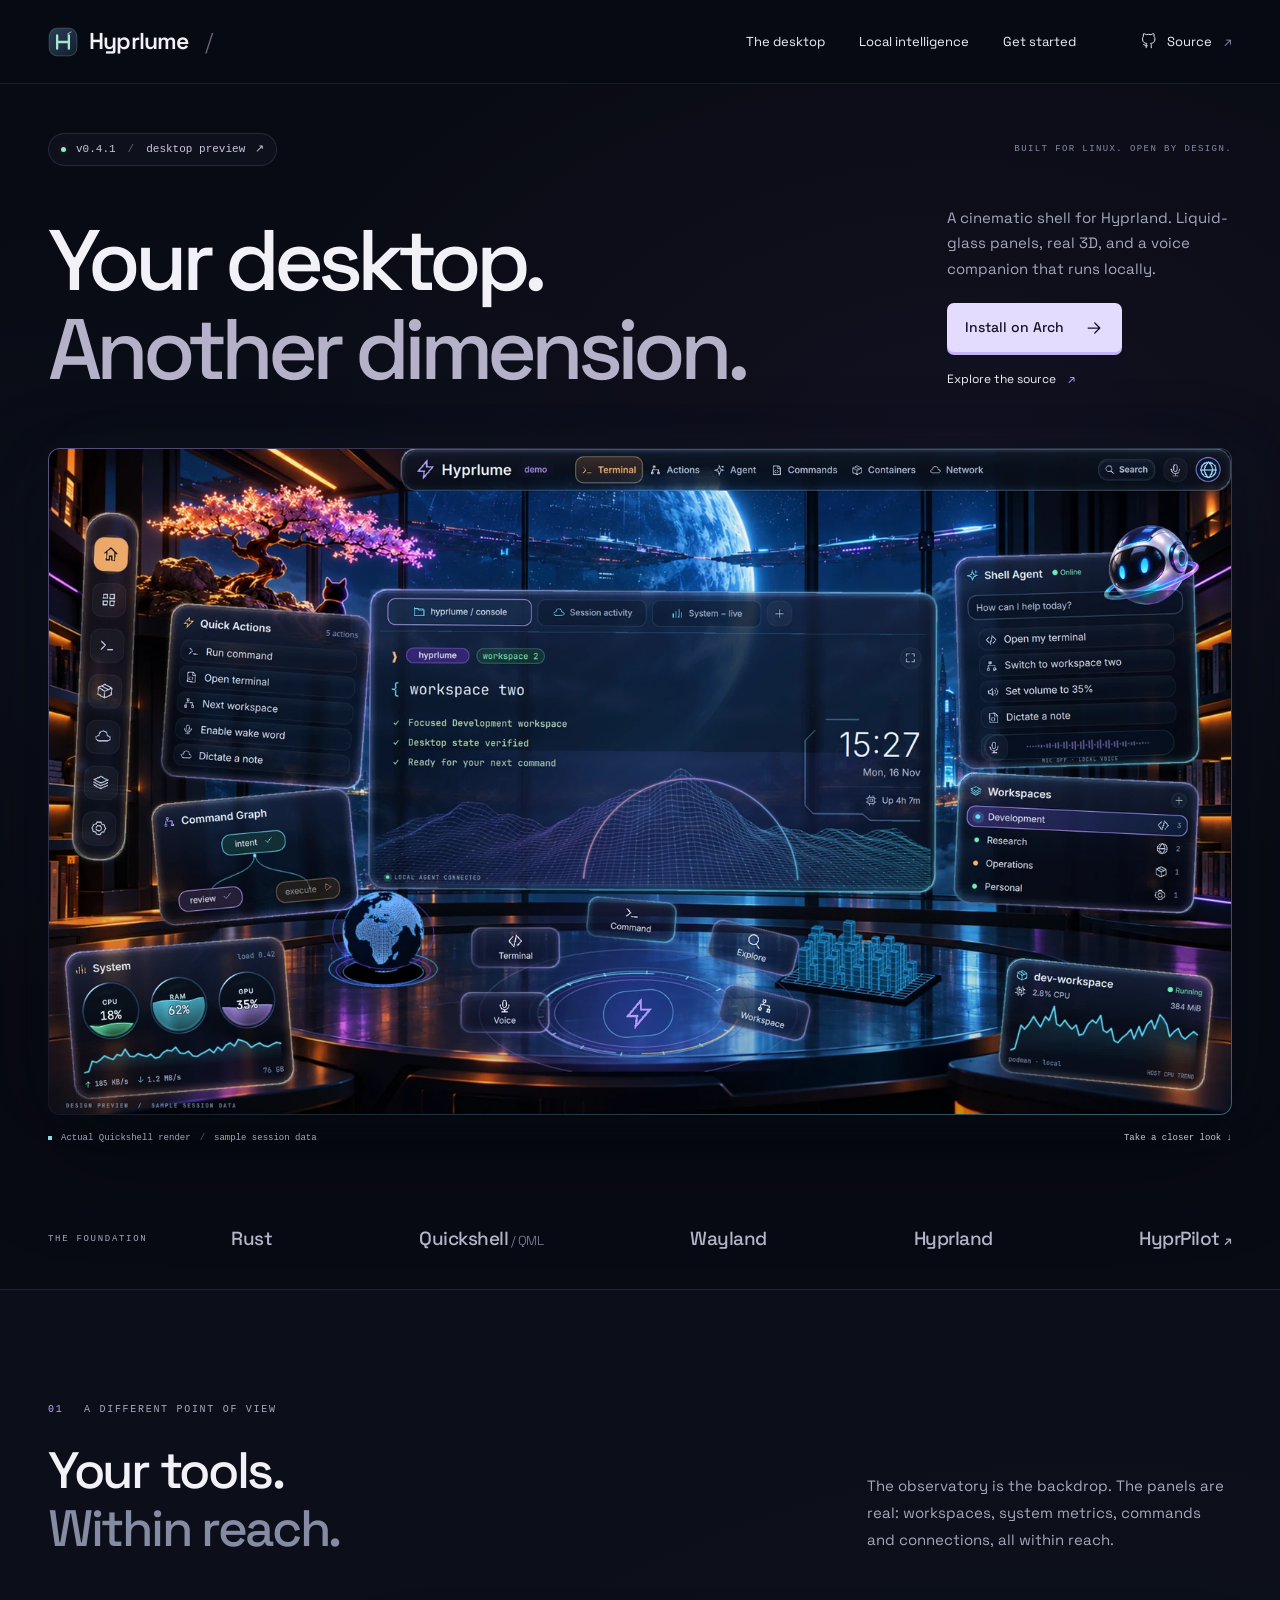
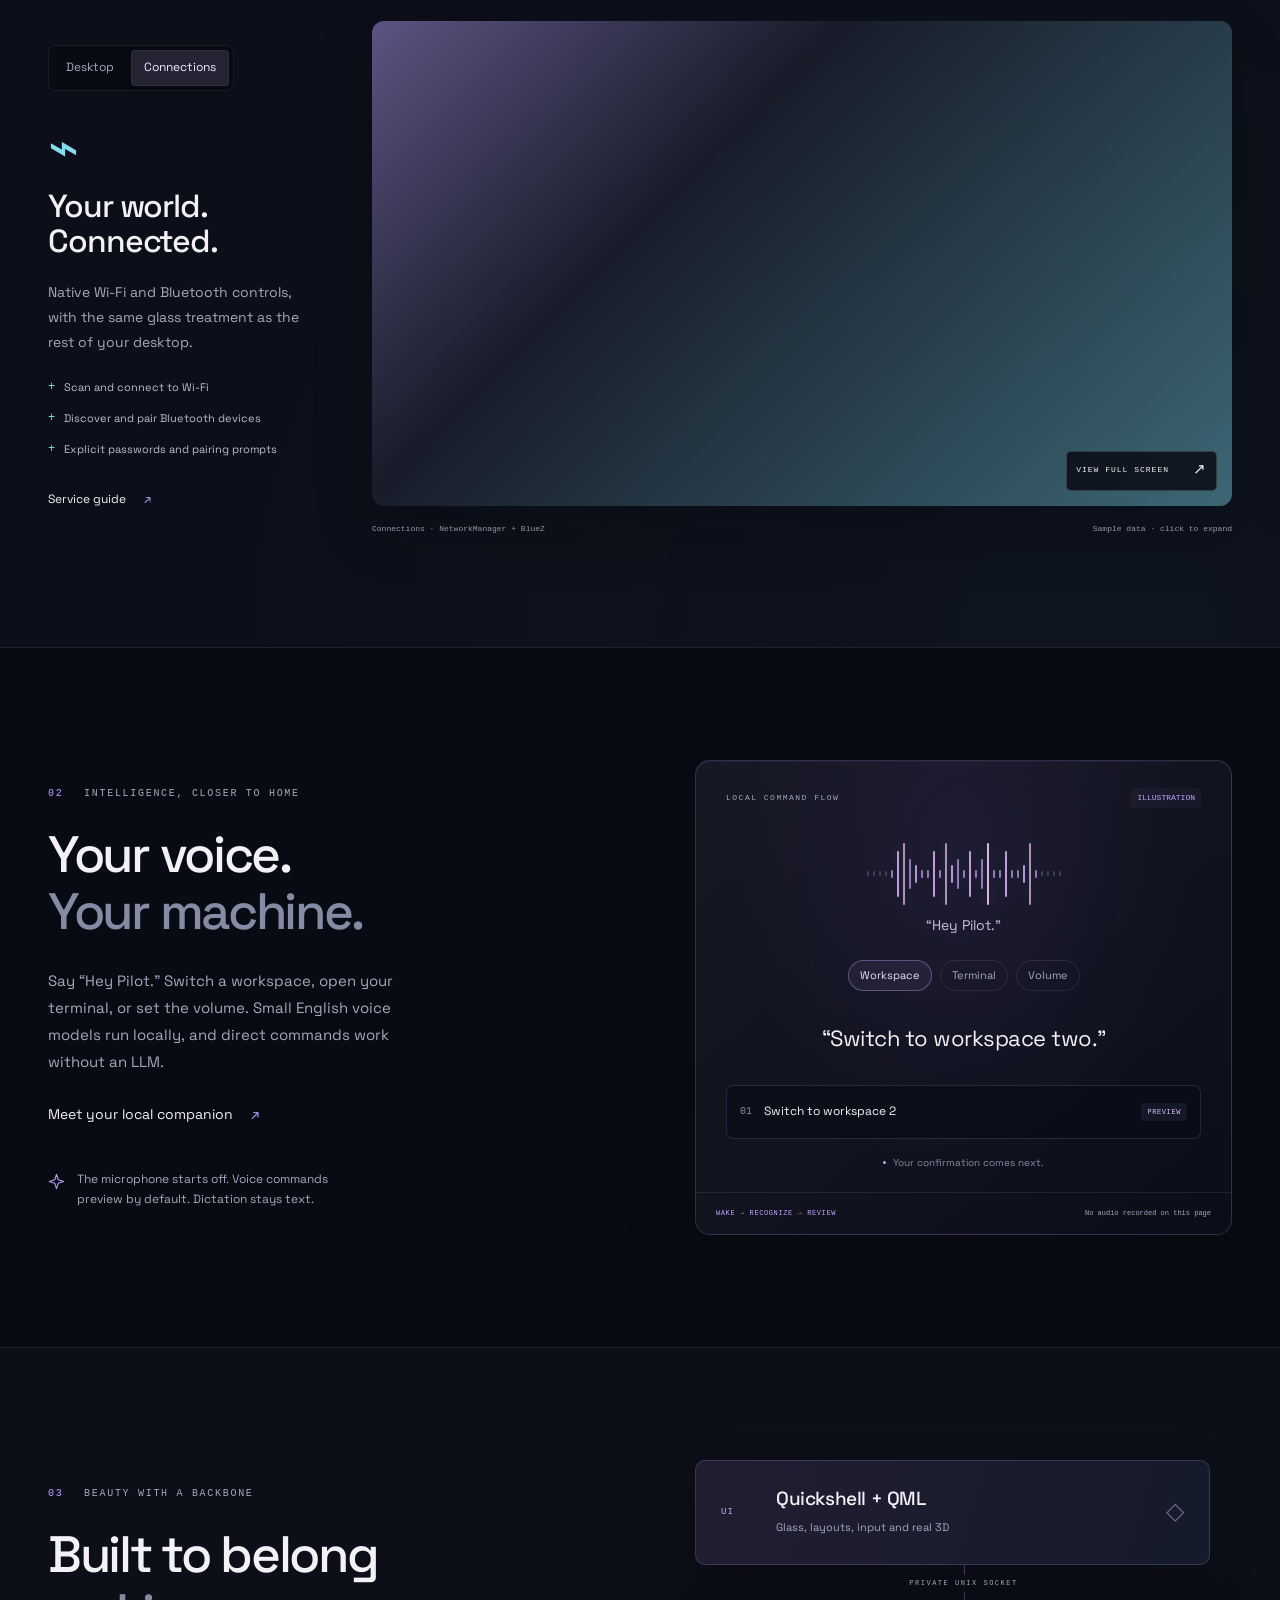
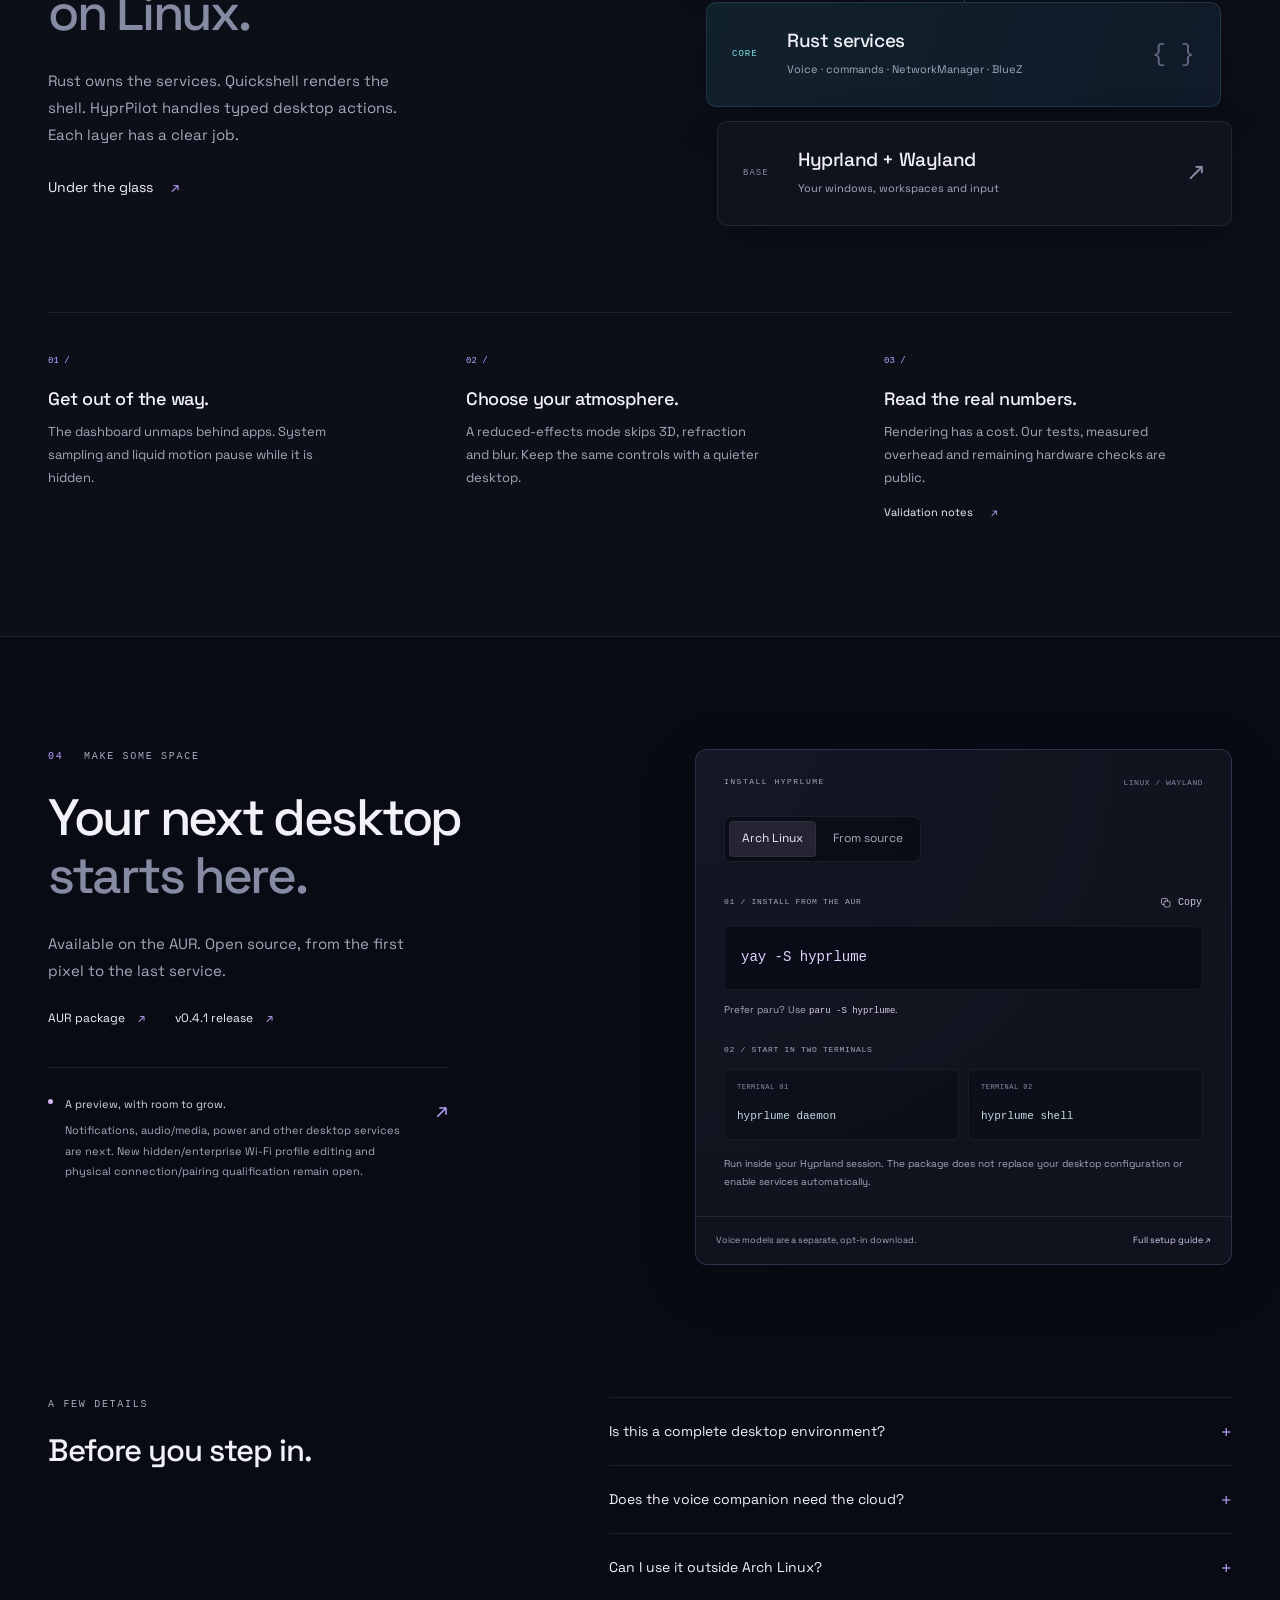
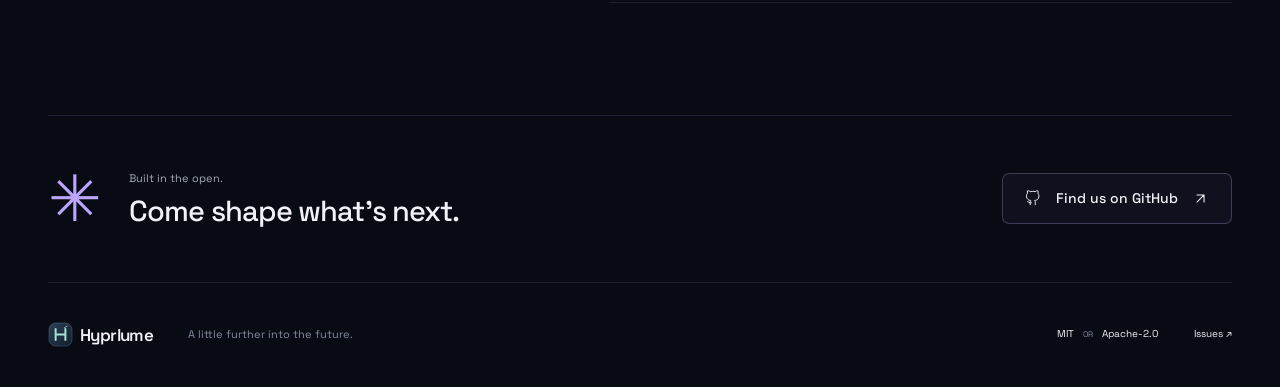
==== site/index.html @ 75cb3af1 "Publish Hyprlume project website with GitHub Pages" ====
<!doctype html>
<html lang="en">
  <head>
    <meta charset="utf-8" />
    <meta name="viewport" content="width=device-width, initial-scale=1" />
    <meta name="theme-color" content="#090b14" />
    <meta
      name="description"
      content="Hyprlume is a liquid-glass desktop shell for Hyprland, with real 3D, native Wi-Fi and Bluetooth controls, and a local English voice companion. Built with Rust and Quickshell."
    />
    <meta
      http-equiv="Content-Security-Policy"
      content="default-src 'self'; img-src 'self' data:; style-src 'self'; script-src 'self'; font-src 'self'; base-uri 'self'; form-action 'none'"
    />
    <meta property="og:type" content="website" />
    <meta
      property="og:title"
      content="Hyprlume — Your desktop. Another dimension."
    />
    <meta
      property="og:description"
      content="Liquid glass. Local intelligence. A cinematic Linux shell built with Rust, Quickshell and Hyprland."
    />
    <meta
      property="og:url"
      content="https://sumerchoudhary78.github.io/hyprlume/"
    />
    <meta
      property="og:image"
      content="https://sumerchoudhary78.github.io/hyprlume/assets/media/desktop-1600.webp"
    />
    <meta
      property="og:image:alt"
      content="Hyprlume's glass desktop rendered by Quickshell, with labelled sample session data"
    />
    <meta name="twitter:card" content="summary_large_image" />
    <link rel="canonical" href="https://sumerchoudhary78.github.io/hyprlume/" />
    <link rel="icon" href="assets/brand.svg" type="image/svg+xml" />
    <link
      rel="preload"
      href="assets/fonts/space-grotesk-latin.woff2"
      as="font"
      type="font/woff2"
      crossorigin
    />
    <link rel="stylesheet" href="assets/styles.css" />
    <script src="assets/app.js" defer></script>
    <title>Hyprlume — Your desktop. Another dimension.</title>
  </head>
  <body>
    <a class="skip-link" href="#main">Skip to content</a>
    <svg
      class="icon-library"
      xmlns="http://www.w3.org/2000/svg"
      aria-hidden="true"
    >
      <symbol id="icon-arrow" viewBox="0 0 24 24">
        <path d="M5 12h14m-6-6 6 6-6 6" />
      </symbol>
      <symbol id="icon-external" viewBox="0 0 24 24">
        <path d="M7 17 17 7M7 7h10v10" />
      </symbol>
      <symbol id="icon-copy" viewBox="0 0 24 24">
        <rect x="8" y="8" width="12" height="12" rx="3" />
        <path d="M15 8V5a2 2 0 0 0-2-2H5a2 2 0 0 0-2 2v8a2 2 0 0 0 2 2h3" />
      </symbol>
      <symbol id="icon-github" viewBox="0 0 24 24">
        <path
          d="M9 19c-4 1-4-2-6-2m12 5v-4a3.5 3.5 0 0 0-1-2.7c3.3-.4 6.7-1.6 6.7-7.3a5.7 5.7 0 0 0-1.5-4A5.3 5.3 0 0 0 19 0s-1.3-.4-4.2 1.5a14 14 0 0 0-7.6 0C4.3-.4 3 0 3 0a5.3 5.3 0 0 0-.2 4A5.7 5.7 0 0 0 1.3 8c0 5.7 3.4 6.9 6.7 7.3A3.5 3.5 0 0 0 7 18v4"
          transform="translate(1 1) scale(.9)"
        />
      </symbol>
      <symbol id="icon-spark" viewBox="0 0 24 24">
        <path
          d="m12 2 2.5 7.5L22 12l-7.5 2.5L12 22l-2.5-7.5L2 12l7.5-2.5L12 2Z"
        />
      </symbol>
      <symbol id="icon-close" viewBox="0 0 24 24">
        <path d="m6 6 12 12M6 18 18 6" />
      </symbol>
    </svg>

    <header class="site-header">
      <div class="container header-inner">
        <a class="brand" href="#" aria-label="Hyprlume home"
          ><img
            src="assets/brand.svg"
            width="30"
            height="30"
            alt=""
          />Hyprlume<span class="brand-mark">/</span></a
        >
        <button
          class="menu-toggle"
          type="button"
          aria-expanded="false"
          aria-controls="site-nav"
          aria-label="Open navigation"
        >
          <span></span><span></span>
        </button>
        <nav class="site-nav" id="site-nav" aria-label="Main navigation">
          <a href="#desktop">The desktop</a>
          <a href="#intelligence">Local intelligence</a>
          <a href="#install">Get started</a>
          <a
            class="nav-source"
            href="https://github.com/sumerchoudhary78/hyprlume"
            ><svg class="icon" aria-hidden="true">
              <use href="#icon-github" /></svg
            >Source<span class="external-mark">↗</span></a
          >
        </nav>
      </div>
    </header>

    <main id="main">
      <section class="hero container" aria-labelledby="hero-title">
        <div class="hero-topline">
          <a
            class="release-pill"
            href="https://github.com/sumerchoudhary78/hyprlume/releases/tag/v0.4.1"
            ><span class="status-light"></span>v0.4.1
            <span class="pill-divider">/</span> desktop preview
            <span aria-hidden="true">↗</span></a
          ><span class="eyebrow hero-coordinate"
            >BUILT FOR LINUX. OPEN BY DESIGN.</span
          >
        </div>
        <div class="hero-heading">
          <h1 id="hero-title">
            Your desktop.<br /><span>Another dimension.</span>
          </h1>
          <div class="hero-intro">
            <p>
              A cinematic shell for Hyprland. Liquid-glass panels, real 3D, and
              a voice companion that runs locally.
            </p>
            <a class="button button-primary" href="#install"
              >Install on Arch<svg class="icon" aria-hidden="true">
                <use href="#icon-arrow" /></svg></a
            ><a
              class="text-link hero-secondary"
              href="https://github.com/sumerchoudhary78/hyprlume"
              >Explore the source <span aria-hidden="true">↗</span></a
            >
          </div>
        </div>
        <figure class="hero-figure">
          <div class="screenshot-frame hero-screen">
            <img
              src="assets/media/desktop-1600.webp"
              srcset="
                assets/media/desktop-800.webp   800w,
                assets/media/desktop-1600.webp 1600w
              "
              sizes="(max-width: 700px) calc(100vw - 36px), (max-width: 1400px) calc(100vw - 96px), 1320px"
              width="1600"
              height="900"
              fetchpriority="high"
              alt="Hyprlume's observatory desktop, with floating glass panels, a holographic action deck and liquid system gauges"
            />
          </div>
          <figcaption>
            <span
              ><span class="tiny-square"></span>Actual Quickshell render
              <span class="caption-divider">/</span> sample session data</span
            ><a href="#desktop"
              >Take a closer look <span aria-hidden="true">↓</span></a
            >
          </figcaption>
        </figure>
        <div class="technology-strip">
          <span class="eyebrow">THE FOUNDATION</span>
          <div>
            <span>Rust</span
            ><span>Quickshell<span class="tech-detail"> / QML</span></span
            ><span>Wayland</span><span>Hyprland</span
            ><a href="https://github.com/sumerchoudhary78/HyprPilot"
              >HyprPilot <span aria-hidden="true">↗</span></a
            >
          </div>
        </div>
      </section>

      <section
        class="desktop-section section-space"
        id="desktop"
        aria-labelledby="desktop-title"
      >
        <div class="container">
          <div class="section-heading">
            <div>
              <p class="eyebrow">
                <span class="section-number">01</span> A DIFFERENT POINT OF VIEW
              </p>
              <h2 id="desktop-title">
                Your tools.<br /><span class="muted">Within reach.</span>
              </h2>
            </div>
            <p class="section-intro">
              The observatory is the backdrop. The panels are real: workspaces,
              system metrics, commands and connections, all within reach.
            </p>
          </div>
          <div class="desktop-explorer">
            <div class="explorer-details">
              <div
                class="view-tabs"
                role="tablist"
                aria-label="Desktop previews"
              >
                <button
                  type="button"
                  role="tab"
                  id="tab-desktop"
                  aria-selected="false"
                  aria-controls="panel-desktop"
                  tabindex="-1"
                >
                  Desktop
                </button>
                <button
                  type="button"
                  role="tab"
                  id="tab-connections"
                  aria-selected="true"
                  aria-controls="panel-connections"
                >
                  Connections
                </button>
              </div>
              <div
                role="tabpanel"
                id="panel-desktop"
                aria-labelledby="tab-desktop"
                hidden
              >
                <span class="feature-symbol" aria-hidden="true">◇</span>
                <h3>Glass with <br />some substance.</h3>
                <p>
                  Curved reflections. Refracted edges. Liquid gauges that follow
                  CPU, memory and GPU readings.
                </p>
                <ul class="detail-list">
                  <li>Real Qt Quick 3D globe and city</li>
                  <li>Live workspaces and system data</li>
                  <li>Compact and reduced-effects layouts</li>
                </ul>
              </div>
              <div
                role="tabpanel"
                id="panel-connections"
                aria-labelledby="tab-connections"
              >
                <span
                  class="feature-symbol connections-symbol"
                  aria-hidden="true"
                  >⌁</span
                >
                <h3>Your world. <br />Connected.</h3>
                <p>
                  Native Wi-Fi and Bluetooth controls, with the same glass
                  treatment as the rest of your desktop.
                </p>
                <ul class="detail-list">
                  <li>Scan and connect to Wi-Fi</li>
                  <li>Discover and pair Bluetooth devices</li>
                  <li>Explicit passwords and pairing prompts</li>
                </ul>
              </div>
              <a
                class="text-link explorer-guide"
                href="https://github.com/sumerchoudhary78/hyprlume/blob/main/docs/connectivity.md"
                >Service guide <span aria-hidden="true">↗</span></a
              >
            </div>
            <figure class="explorer-figure">
              <button
                class="image-expand screenshot-frame"
                type="button"
                aria-label="View full screen: Connections screenshot"
                data-expand-image
              >
                <img
                  id="explorer-image"
                  src="assets/media/connections-1600.webp"
                  srcset="
                    assets/media/connections-800.webp   800w,
                    assets/media/connections-1600.webp 1600w
                  "
                  sizes="(max-width: 900px) calc(100vw - 36px), 900px"
                  width="1600"
                  height="900"
                  loading="lazy"
                  decoding="async"
                  alt="The Connections overlay with Wi-Fi networks, Bluetooth devices and radio controls"
                /><span class="expand-hint" aria-hidden="true"
                  >VIEW FULL SCREEN <span>↗</span></span
                >
              </button>
              <figcaption>
                <span id="explorer-caption"
                  >Connections · NetworkManager + BlueZ</span
                ><span>Sample data · click to expand</span>
              </figcaption>
            </figure>
          </div>
        </div>
      </section>

      <section
        class="intelligence-section section-space container"
        id="intelligence"
        aria-labelledby="intelligence-title"
      >
        <div class="intelligence-copy">
          <p class="eyebrow">
            <span class="section-number">02</span> INTELLIGENCE, CLOSER TO HOME
          </p>
          <h2 id="intelligence-title">
            Your voice.<br /><span class="muted">Your machine.</span>
          </h2>
          <p class="section-intro">
            Say “Hey Pilot.” Switch a workspace, open your terminal, or set the
            volume. Small English voice models run locally, and direct commands
            work without an LLM.
          </p>
          <a
            class="text-link"
            href="https://github.com/sumerchoudhary78/hyprlume/blob/main/docs/voice.md"
            >Meet your local companion <span aria-hidden="true">↗</span></a
          >
          <div class="privacy-note">
            <svg class="icon" aria-hidden="true">
              <use href="#icon-spark" />
            </svg>
            <p>
              The microphone starts off. Voice commands preview by default.
              Dictation stays text.
            </p>
          </div>
        </div>
        <div class="voice-demo" aria-label="Illustrated local command flow">
          <div class="demo-heading">
            <span class="eyebrow">LOCAL COMMAND FLOW</span
            ><span class="demo-label">ILLUSTRATION</span>
          </div>
          <div class="waveform" aria-hidden="true">
            <span></span><span></span><span></span><span></span><span></span
            ><span></span><span></span><span></span><span></span><span></span
            ><span></span><span></span><span></span><span></span><span></span
            ><span></span><span></span><span></span><span></span><span></span
            ><span></span><span></span><span></span><span></span><span></span
            ><span></span><span></span><span></span><span></span><span></span
            ><span></span><span></span><span></span>
          </div>
          <p class="wake-phrase">“Hey Pilot.”</p>
          <div
            class="command-examples"
            role="group"
            aria-label="Choose an illustrated command"
          >
            <button type="button" aria-pressed="true" data-command="workspace">
              Workspace</button
            ><button type="button" aria-pressed="false" data-command="terminal">
              Terminal</button
            ><button type="button" aria-pressed="false" data-command="volume">
              Volume
            </button>
          </div>
          <div class="command-result" aria-live="polite" aria-atomic="true">
            <p class="demo-transcript" id="demo-transcript">
              “Switch to workspace two.”
            </p>
            <div class="plan-line">
              <span class="plan-number">01</span
              ><span id="demo-plan">Switch to workspace 2</span
              ><span class="preview-badge">PREVIEW</span>
            </div>
            <p class="confirmation-note">
              <span class="status-light"></span>Your confirmation comes next.
            </p>
          </div>
          <div class="demo-footer">
            <span>WAKE → RECOGNIZE → REVIEW</span
            ><span>No audio recorded on this page</span>
          </div>
        </div>
      </section>

      <section
        class="architecture-section section-space"
        aria-labelledby="architecture-title"
      >
        <div class="container architecture-layout">
          <div class="architecture-copy">
            <p class="eyebrow">
              <span class="section-number">03</span> BEAUTY WITH A BACKBONE
            </p>
            <h2 id="architecture-title">
              Built to belong<br /><span class="muted">on Linux.</span>
            </h2>
            <p class="section-intro">
              Rust owns the services. Quickshell renders the shell. HyprPilot
              handles typed desktop actions. Each layer has a clear job.
            </p>
            <a
              class="text-link"
              href="https://github.com/sumerchoudhary78/hyprlume/blob/main/docs/architecture.md"
              >Under the glass <span aria-hidden="true">↗</span></a
            >
          </div>
          <div class="architecture-stack" aria-label="Hyprlume architecture">
            <div class="stack-layer stack-shell">
              <span class="stack-index">UI</span>
              <div>
                <h3>Quickshell + QML</h3>
                <p>Glass, layouts, input and real 3D</p>
              </div>
              <span class="layer-mark" aria-hidden="true">◇</span>
            </div>
            <div class="stack-connector"><span>PRIVATE UNIX SOCKET</span></div>
            <div class="stack-layer stack-rust">
              <span class="stack-index">CORE</span>
              <div>
                <h3>Rust services</h3>
                <p>Voice · commands · NetworkManager · BlueZ</p>
              </div>
              <span class="layer-mark" aria-hidden="true">{ }</span>
            </div>
            <div class="stack-layer stack-base">
              <span class="stack-index">BASE</span>
              <div>
                <h3>Hyprland + Wayland</h3>
                <p>Your windows, workspaces and input</p>
              </div>
              <span class="layer-mark" aria-hidden="true">↗</span>
            </div>
          </div>
        </div>
        <div class="container engineering-notes">
          <article>
            <span class="note-number">01 /</span>
            <h3>Get out of the way.</h3>
            <p>
              The dashboard unmaps behind apps. System sampling and liquid
              motion pause while it is hidden.
            </p>
          </article>
          <article>
            <span class="note-number">02 /</span>
            <h3>Choose your atmosphere.</h3>
            <p>
              A reduced-effects mode skips 3D, refraction and blur. Keep the
              same controls with a quieter desktop.
            </p>
          </article>
          <article>
            <span class="note-number">03 /</span>
            <h3>Read the real numbers.</h3>
            <p>
              Rendering has a cost. Our tests, measured overhead and remaining
              hardware checks are public.
            </p>
            <a
              class="text-link small-link"
              href="https://github.com/sumerchoudhary78/hyprlume/blob/main/docs/validation.md"
              >Validation notes <span aria-hidden="true">↗</span></a
            >
          </article>
        </div>
      </section>

      <section
        class="install-section section-space container"
        id="install"
        aria-labelledby="install-title"
      >
        <div class="install-intro">
          <p class="eyebrow">
            <span class="section-number">04</span> MAKE SOME SPACE
          </p>
          <h2 id="install-title">
            Your next desktop<br /><span class="muted">starts here.</span>
          </h2>
          <p class="section-intro">
            Available on the AUR. Open source, from the first pixel to the last
            service.
          </p>
          <div class="install-links">
            <a
              class="text-link"
              href="https://aur.archlinux.org/packages/hyprlume"
              >AUR package <span aria-hidden="true">↗</span></a
            ><a
              class="text-link"
              href="https://github.com/sumerchoudhary78/hyprlume/releases/tag/v0.4.1"
              >v0.4.1 release <span aria-hidden="true">↗</span></a
            >
          </div>
          <div class="preview-notice">
            <span class="status-light"></span>
            <p>
              <strong>A preview, with room to grow.</strong> Notifications,
              audio/media, power and other desktop services are next. New
              hidden/enterprise Wi-Fi profile editing and physical
              connection/pairing qualification remain open.
            </p>
            <a
              href="https://github.com/sumerchoudhary78/hyprlume/blob/main/docs/roadmap.md"
              aria-label="Read the development roadmap"
              >↗</a
            >
          </div>
        </div>
        <div class="install-panel">
          <div class="install-panel-heading">
            <span class="eyebrow">INSTALL HYPRLUME</span
            ><span class="platform-label">LINUX / WAYLAND</span>
          </div>
          <div
            class="install-tabs"
            role="tablist"
            aria-label="Installation method"
          >
            <button
              type="button"
              role="tab"
              id="tab-arch"
              aria-controls="panel-arch"
              aria-selected="true"
            >
              Arch Linux</button
            ><button
              type="button"
              role="tab"
              id="tab-source"
              aria-controls="panel-source"
              aria-selected="false"
              tabindex="-1"
            >
              From source
            </button>
          </div>
          <div role="tabpanel" id="panel-arch" aria-labelledby="tab-arch">
            <div class="code-heading">
              <span>01 / INSTALL FROM THE AUR</span
              ><button
                class="copy-button"
                type="button"
                data-copy="arch-command"
                aria-label="Copy AUR install command"
              >
                <svg class="icon" aria-hidden="true">
                  <use href="#icon-copy" /></svg
                ><span>Copy</span>
              </button>
            </div>
            <pre><code id="arch-command">yay -S hyprlume</code></pre>
            <p class="code-help">
              Prefer paru? Use <code>paru -S hyprlume</code>.
            </p>
            <p class="code-heading startup-label">
              02 / START IN TWO TERMINALS
            </p>
            <div class="terminal-pair">
              <div><span>TERMINAL 01</span><code>hyprlume daemon</code></div>
              <div><span>TERMINAL 02</span><code>hyprlume shell</code></div>
            </div>
            <p class="install-footnote">
              Run inside your Hyprland session. The package does not replace
              your desktop configuration or enable services automatically.
            </p>
          </div>
          <div
            role="tabpanel"
            id="panel-source"
            aria-labelledby="tab-source"
            hidden
          >
            <div class="code-heading">
              <span>01 / CLONE &amp; BUILD</span
              ><button
                class="copy-button"
                type="button"
                data-copy="source-command"
                aria-label="Copy source build commands"
              >
                <svg class="icon" aria-hidden="true">
                  <use href="#icon-copy" /></svg
                ><span>Copy</span>
              </button>
            </div>
            <pre
              class="source-code"
            ><code id="source-command">git clone https://github.com/sumerchoudhary78/hyprlume.git
cd hyprlume
cargo build --release --locked</code></pre>
            <p class="code-help">
              Rust 1.90+, D-Bus development headers and pkg-config. Install the
              Quickshell/Qt and Hyprland runtime dependencies first; see the
              <a
                href="https://github.com/sumerchoudhary78/hyprlume#build-from-source"
                >source build guide</a
              >.
            </p>
            <p class="code-heading startup-label">
              02 / START IN TWO TERMINALS
            </p>
            <div class="source-start">
              <code>./target/release/hyprlume daemon</code
              ><code>./target/release/hyprlume shell --path ./shell</code>
            </div>
          </div>
          <div class="install-panel-footer">
            <span>Voice models are a separate, opt-in download.</span
            ><a
              href="https://github.com/sumerchoudhary78/hyprlume/blob/main/docs/setup.md"
              >Full setup guide <span aria-hidden="true">↗</span></a
            >
          </div>
        </div>
      </section>

      <section class="faq-section container" aria-labelledby="faq-title">
        <div>
          <p class="eyebrow">A FEW DETAILS</p>
          <h2 id="faq-title">Before you step in.</h2>
        </div>
        <div class="faq-list">
          <details>
            <summary>
              Is this a complete desktop environment?<span aria-hidden="true"
                >+</span
              >
            </summary>
            <p>
              Not yet. The shell, command/voice path and Wi-Fi/Bluetooth panel
              are implemented. Notifications, media, power, tray, clipboard and
              screen-lock integration are on the roadmap. It is a preview you
              can use and help develop.
            </p>
          </details>
          <details>
            <summary>
              Does the voice companion need the cloud?<span aria-hidden="true"
                >+</span
              >
            </summary>
            <p>
              No. English wake-word detection, speech recognition and Piper
              speech output run locally after downloading the models. Simple
              desktop commands use a direct parser. An optional local LLM can
              plan more complex requests, with confirmation before
              model-generated actions run.
            </p>
          </details>
          <details>
            <summary>
              Can I use it outside Arch Linux?<span aria-hidden="true">+</span>
            </summary>
            <p>
              The source is available for Linux systems with the required
              Hyprland, Quickshell, Qt and audio dependencies. The packaged and
              physical-session checks currently focus on Arch x86_64. Other
              distributions, aarch64, multiple monitors and driver combinations
              still need qualification.
            </p>
          </details>
        </div>
      </section>

      <section class="closing-section container">
        <span class="closing-star" aria-hidden="true">✳</span>
        <div>
          <p>Built in the open.</p>
          <h2>Come shape what’s next.</h2>
        </div>
        <a
          class="button button-secondary"
          href="https://github.com/sumerchoudhary78/hyprlume"
          ><svg class="icon" aria-hidden="true"><use href="#icon-github" /></svg
          >Find us on GitHub<svg class="icon" aria-hidden="true">
            <use href="#icon-external" /></svg
        ></a>
      </section>
    </main>

    <footer class="site-footer container">
      <a class="brand" href="#" aria-label="Back to Hyprlume home"
        ><img src="assets/brand.svg" width="25" height="25" alt="" />Hyprlume</a
      >
      <p>A little further into the future.</p>
      <div>
        <a
          href="https://github.com/sumerchoudhary78/hyprlume/blob/main/LICENSE-MIT"
          >MIT</a
        ><span>OR</span
        ><a
          href="https://github.com/sumerchoudhary78/hyprlume/blob/main/LICENSE-APACHE"
          >Apache-2.0</a
        ><a href="https://github.com/sumerchoudhary78/hyprlume/issues"
          >Issues <span aria-hidden="true">↗</span></a
        >
      </div>
    </footer>
    <div class="toast" role="status" id="copy-status"></div>
    <dialog
      class="screenshot-dialog"
      id="screenshot-dialog"
      aria-label="Expanded desktop preview"
    >
      <div class="dialog-toolbar">
        <span id="dialog-caption">Connections · sample data</span
        ><button
          type="button"
          class="dialog-close"
          aria-label="Close expanded screenshot"
        >
          <svg class="icon" aria-hidden="true"><use href="#icon-close" /></svg>
        </button>
      </div>
      <img
        id="dialog-image"
        src="assets/media/connections-1600.webp"
        width="1600"
        height="900"
        loading="lazy"
        alt="Expanded Connections screenshot with synthetic network and device data"
      />
    </dialog>
  </body>
</html>
---- site/assets/styles.css ----
@font-face {
  font-family: "Space Grotesk";
  src: url("fonts/space-grotesk-latin.woff2") format("woff2");
  font-weight: 300 700;
  font-style: normal;
  font-display: swap;
}

:root {
  color-scheme: dark;
  --bg: #090b14;
  --surface: #101421;
  --text: #f2f1f8;
  --muted: #a4a8bb;
  --faint: #848ba3;
  --line: #ffffff14;
  --violet: #bca5ff;
  --cyan: #83ddec;
  --mint: #9be8bf;
  --mono:
    ui-monospace, "SFMono-Regular", Consolas, "Liberation Mono", monospace;
}
*,
*::before,
*::after {
  box-sizing: border-box;
}
html {
  scroll-behavior: smooth;
  scroll-padding-top: 106px;
}
body {
  margin: 0;
  background: var(--bg);
  color: var(--text);
  font:
    400 16px/1.65 "Space Grotesk",
    sans-serif;
  -webkit-font-smoothing: antialiased;
}
body.dialog-open {
  overflow: hidden;
}
button,
a {
  -webkit-tap-highlight-color: transparent;
}
button,
input {
  font: inherit;
}
button {
  cursor: pointer;
}
a {
  color: inherit;
  text-decoration: none;
}
button:focus-visible,
a:focus-visible,
summary:focus-visible {
  outline: 2px solid var(--cyan);
  outline-offset: 5px;
}
button {
  color: inherit;
}
button,
a {
  touch-action: manipulation;
}
img {
  display: block;
  max-width: 100%;
  height: auto;
}
figure,
p,
h1,
h2,
h3 {
  margin: 0;
}
h1,
h2,
h3 {
  font-weight: 500;
  line-height: 1.1;
}
[hidden] {
  display: none !important;
}
::selection {
  color: #fff;
  background: #705798;
}
.container {
  width: min(1320px, calc(100% - 96px));
  margin-inline: auto;
}
.section-space {
  padding-block: 112px;
}
.icon-library {
  position: absolute;
  width: 0;
  height: 0;
  overflow: hidden;
}
.icon {
  width: 20px;
  height: 20px;
  flex: 0 0 auto;
  fill: none;
  stroke: currentColor;
  stroke-width: 1.5;
  stroke-linecap: round;
  stroke-linejoin: round;
}
.eyebrow {
  font: 400 10px/1.6 var(--mono);
  letter-spacing: 1.7px;
  color: var(--muted);
}
.section-number {
  color: var(--violet);
  margin-right: 13px;
}
.muted {
  color: var(--faint);
}
.text-link {
  display: inline-flex;
  align-items: center;
  gap: 18px;
  font-size: 14px;
  color: var(--text);
}
.text-link span {
  color: var(--violet);
}
.text-link:hover,
.site-nav a:hover,
.site-footer a:hover {
  color: var(--cyan);
}
.button {
  min-height: 50px;
  padding: 13px 22px;
  display: inline-flex;
  align-items: center;
  justify-content: center;
  gap: 24px;
  border-radius: 7px;
  font-size: 14px;
  font-weight: 500;
  transition:
    transform 160ms ease,
    background 160ms ease;
}
.button:hover {
  transform: translateY(-2px);
}
.button-primary {
  color: #171321;
  background: #e4dcff;
  box-shadow: 0 3px 0 #c5b3f8;
}
.button-primary:hover {
  background: #f2edff;
}
.button-secondary {
  border: 1px solid #c5b3f842;
  background: #bca5ff0b;
}
.button-secondary:hover {
  background: #bca5ff18;
}
.status-light {
  width: 5px;
  height: 5px;
  flex: 0 0 auto;
  display: inline-block;
  border-radius: 50%;
  background: var(--mint);
  box-shadow: 0 0 8px #9be8bf40;
}
.skip-link {
  position: fixed;
  left: 20px;
  top: 12px;
  z-index: 100;
  padding: 10px 18px;
  background: var(--text);
  color: var(--bg);
  transform: translateY(-160%);
}
.skip-link:focus {
  transform: none;
}

.site-header {
  position: sticky;
  top: 0;
  z-index: 20;
  background: #090b14df;
  border-bottom: 1px solid var(--line);
  backdrop-filter: blur(16px);
}
.header-inner {
  display: flex;
  align-items: center;
  justify-content: space-between;
  min-height: 83px;
}
.brand {
  display: inline-flex;
  align-items: center;
  gap: 11px;
  font-size: 23px;
  font-weight: 600;
  letter-spacing: -0.8px;
}
.brand img {
  flex: 0 0 auto;
}
.brand-mark {
  margin-left: 5px;
  color: #6d657f;
  font-weight: 300;
}
.site-nav {
  display: flex;
  align-items: center;
  gap: 34px;
  font-size: 13px;
}
.site-nav .nav-source {
  display: inline-flex;
  gap: 9px;
  align-items: center;
  margin-left: 31px;
}
.nav-source .icon {
  width: 17px;
  height: 17px;
}
.external-mark {
  color: var(--faint);
  margin-left: 3px;
}
.menu-toggle {
  display: none;
}

.hero {
  position: relative;
  padding-top: 49px;
}
.hero::before {
  content: "";
  position: absolute;
  pointer-events: none;
  z-index: -1;
  top: -100px;
  left: -48px;
  right: -48px;
  height: 1080px;
  background:
    radial-gradient(ellipse at 75% 42%, #8f62c312, transparent 53%),
    radial-gradient(ellipse at 10% 58%, #45a8d509, transparent 45%);
}
.hero-topline {
  display: flex;
  justify-content: space-between;
  align-items: center;
  gap: 20px;
}
.release-pill {
  display: inline-flex;
  align-items: center;
  gap: 10px;
  font: 11px/1.5 var(--mono);
  color: #cdc5df;
  background: #c5adff08;
  border: 1px solid #bca5ff26;
  padding: 7px 12px;
  border-radius: 40px;
}
.release-pill:hover {
  border-color: #bca5ff80;
}
.pill-divider {
  color: #655c77;
  margin-inline: 2px;
}
.hero-coordinate {
  color: var(--faint);
  font-size: 9px;
  letter-spacing: 1.4px;
}
.hero-heading {
  display: grid;
  grid-template-columns: minmax(0, 1fr) 285px;
  align-items: end;
  gap: 30px;
  margin-top: 39px;
  margin-bottom: 53px;
}
h1 {
  font-size: clamp(56px, 6.7vw, 96px);
  line-height: 1.045;
  letter-spacing: -6px;
  font-weight: 500;
}
h1 span {
  color: #b5b1c9;
}
.hero-intro {
  padding-bottom: 5px;
}
.hero-intro p {
  color: var(--muted);
  font-size: 15px;
  line-height: 1.7;
  margin-bottom: 22px;
}
.hero-intro .button {
  min-height: 46px;
  padding-inline: 18px;
  gap: 20px;
}
.hero-secondary {
  display: flex;
  font-size: 12px;
  margin-top: 18px;
  gap: 12px;
}
.screenshot-frame {
  display: block;
  padding: 1px;
  border: 0;
  border-radius: 12px;
  background: linear-gradient(135deg, #bca5ff75, #545b7828 35%, #74cadb75);
  overflow: hidden;
}
.screenshot-frame img {
  border-radius: 11px;
  width: 100%;
  aspect-ratio: 16 / 9;
  object-fit: cover;
}
.hero-screen {
  box-shadow:
    0 40px 100px #0006,
    -20px 0 70px #a05cd807,
    20px 0 70px #48b7d50a;
}
figcaption {
  display: flex;
  justify-content: space-between;
  align-items: center;
  gap: 18px;
  padding-top: 16px;
  font: 9px/1.7 var(--mono);
  color: var(--muted);
}
.hero-figure figcaption > span {
  display: flex;
  align-items: center;
  gap: 9px;
}
figcaption a {
  color: #c8c6d8;
}
.tiny-square {
  width: 4px;
  height: 4px;
  background: var(--cyan);
}
.caption-divider {
  color: #55546a;
}
.technology-strip {
  margin-top: 48px;
  padding-block: 29px 35px;
  display: flex;
  align-items: center;
  gap: 84px;
}
.technology-strip > div {
  flex: 1;
  display: flex;
  justify-content: space-between;
  gap: 24px;
  font-size: 19px;
  font-weight: 500;
  letter-spacing: -0.5px;
  color: #b4b5c6;
}
.technology-strip .eyebrow {
  font-size: 9px;
}
.tech-detail {
  font-weight: 300;
  color: var(--faint);
  font-size: 13px;
}
.technology-strip a > span {
  font-size: 13px;
}

h2 {
  font-size: clamp(37px, 4vw, 58px);
  letter-spacing: -2.3px;
  line-height: 1.12;
}
.section-heading {
  display: flex;
  align-items: end;
  justify-content: space-between;
  gap: 80px;
  margin-bottom: 64px;
}
.section-heading .eyebrow,
.intelligence-copy .eyebrow,
.architecture-copy .eyebrow,
.install-intro .eyebrow {
  margin-bottom: 24px;
}
.section-intro {
  max-width: 365px;
  font-size: 15px;
  line-height: 1.8;
  color: var(--muted);
}
.section-heading > .section-intro {
  padding-bottom: 4px;
}
.desktop-section {
  border-block: 1px solid var(--line);
  background:
    radial-gradient(ellipse at 85% 100%, #285e8410, transparent 60%), #0c0f19;
}
.desktop-explorer {
  display: grid;
  grid-template-columns: 260px minmax(0, 1fr);
  gap: 64px;
  align-items: center;
}
.view-tabs,
.install-tabs {
  display: flex;
  align-items: center;
  gap: 4px;
  width: fit-content;
  padding: 4px;
  border-radius: 7px;
  border: 1px solid #ffffff12;
  background: #070a12a6;
}
[role="tab"] {
  border: 1px solid transparent;
  border-radius: 4px;
  padding: 7px 12px;
  background: transparent;
  color: var(--muted);
  font-size: 12px;
}
[role="tab"][aria-selected="true"] {
  background: #252435;
  border-color: #ffffff0a;
  color: #f0eaff;
  box-shadow: 0 2px 5px #0003;
}
[role="tab"]:hover {
  color: white;
}
.feature-symbol {
  display: block;
  color: var(--violet);
  font-size: 44px;
  height: 66px;
  line-height: 66px;
  margin-top: 23px;
  font-weight: 300;
}
.connections-symbol {
  color: var(--cyan);
  font-size: 52px;
}
.explorer-details h3 {
  font-size: 32px;
  letter-spacing: -1.1px;
  margin: 9px 0 20px;
}
.explorer-details [role="tabpanel"] > p {
  font-size: 14px;
  color: var(--muted);
  line-height: 1.8;
}
.detail-list {
  list-style: none;
  padding: 0;
  margin: 23px 0 25px;
  font-size: 11px;
  color: #bcbcd0;
}
.detail-list li {
  display: flex;
  align-items: start;
  gap: 9px;
  margin-block: 11px;
}
.detail-list li::before {
  content: "+";
  color: var(--cyan);
  font: 12px/1.65 var(--mono);
}
.explorer-guide {
  font-size: 12px;
}
.explorer-figure {
  min-width: 0;
}
.image-expand {
  width: 100%;
  position: relative;
  box-shadow: 0 25px 60px #0003;
}
.image-expand img {
  opacity: 0.95;
  transition: opacity 200ms ease;
}
.image-expand:hover img {
  opacity: 1;
}
.expand-hint {
  position: absolute;
  bottom: 15px;
  right: 15px;
  display: flex;
  align-items: center;
  gap: 24px;
  padding: 7px 9px;
  border: 1px solid #ffffff2a;
  border-radius: 5px;
  background: #090b14d9;
  font: 8px/1.6 var(--mono);
  letter-spacing: 1px;
}
.expand-hint > span {
  font-size: 15px;
}
.explorer-figure figcaption {
  font-size: 8px;
}

.intelligence-section {
  display: grid;
  grid-template-columns: 1fr 1fr;
  gap: 110px;
  align-items: center;
}
.intelligence-copy > .section-intro {
  margin-block: 26px;
}
.privacy-note {
  display: flex;
  align-items: start;
  gap: 12px;
  margin-top: 43px;
  max-width: 325px;
}
.privacy-note .icon {
  color: var(--violet);
  width: 17px;
  height: 17px;
  margin-top: 3px;
}
.privacy-note p {
  color: var(--muted);
  font-size: 12px;
}
.voice-demo {
  position: relative;
  border: 1px solid #bca5ff32;
  background:
    radial-gradient(ellipse at 50% 20%, #8460d319, transparent 60%),
    linear-gradient(140deg, #171825, #0b0e18);
  border-radius: 15px;
  padding: 27px 30px 0;
  box-shadow:
    inset 0 1px 0 #ddd0ff0c,
    0 24px 80px #0002;
}
.demo-heading {
  display: flex;
  align-items: center;
  justify-content: space-between;
  gap: 20px;
}
.demo-heading .eyebrow {
  font-size: 8px;
  letter-spacing: 1.5px;
}
.demo-label {
  color: var(--violet);
  font: 8px/1.5 var(--mono);
  padding: 4px 6px;
  border-radius: 3px;
  background: #bca5ff0b;
}
.waveform {
  height: 81px;
  display: flex;
  align-items: center;
  justify-content: center;
  gap: 4px;
  margin-top: 25px;
}
.waveform span {
  display: block;
  width: 2px;
  height: 8px;
  border-radius: 5px;
  background: #bea3f0;
  opacity: 0.7;
}
.waveform span:nth-child(3n) {
  height: 18px;
  opacity: 0.9;
}
.waveform span:nth-child(4n) {
  height: 30px;
}
.waveform span:nth-child(6n) {
  height: 46px;
  background: #d4a9ed;
}
.waveform span:nth-child(7n) {
  height: 62px;
  background: #e7c7f0;
  box-shadow: 0 0 15px #d296ed38;
}
.waveform span:nth-child(-n + 4),
.waveform span:nth-last-child(-n + 4) {
  height: 5px;
  opacity: 0.25;
}
.wake-phrase {
  font-size: 14px;
  text-align: center;
  color: #c8c0da;
  margin-bottom: 23px;
}
.command-examples {
  display: flex;
  gap: 8px;
  justify-content: center;
}
.command-examples button {
  padding: 6px 11px;
  font-size: 11px;
  line-height: 1.5;
  border-radius: 20px;
  border: 1px solid #ffffff17;
  color: var(--muted);
  background: transparent;
}
.command-examples [aria-pressed="true"] {
  color: #e6ddff;
  border-color: #bca5ff61;
  background: #bca5ff12;
}
.demo-transcript {
  display: flex;
  align-items: center;
  justify-content: center;
  min-height: 94px;
  padding-block: 18px;
  text-align: center;
  font-size: 22px;
  letter-spacing: -0.5px;
  line-height: 1.4;
}
.plan-line {
  display: flex;
  align-items: center;
  gap: 12px;
  padding: 16px 13px;
  border: 1px solid #bca5ff29;
  border-radius: 7px;
  background: #070b1580;
  font-size: 12px;
}
.plan-number {
  color: var(--faint);
  font: 10px/1.5 var(--mono);
}
.preview-badge {
  margin-left: auto;
  font: 7px/1.5 var(--mono);
  letter-spacing: 0.6px;
  padding: 4px 6px;
  border-radius: 3px;
  color: #d6bef8;
  background: #bca5ff12;
}
.confirmation-note {
  display: flex;
  align-items: center;
  justify-content: center;
  gap: 7px;
  padding: 16px 0 21px;
  color: var(--faint);
  font-size: 10px;
}
.confirmation-note .status-light {
  width: 3px;
  height: 3px;
  background: var(--violet);
  box-shadow: none;
}
.demo-footer {
  border-top: 1px solid var(--line);
  display: flex;
  justify-content: space-between;
  gap: 12px;
  margin-inline: -30px;
  padding: 15px 20px;
  font: 7px/1.6 var(--mono);
  color: var(--muted);
}
.demo-footer > span:first-child {
  color: var(--violet);
  letter-spacing: 0.6px;
}

.architecture-section {
  border-block: 1px solid var(--line);
  background: #0c0e18;
}
.architecture-layout {
  display: grid;
  grid-template-columns: 1fr 1fr;
  gap: 110px;
  align-items: center;
}
.architecture-copy .section-intro {
  margin-block: 26px;
}
.architecture-stack {
  padding-inline: 11px;
}
.stack-layer {
  display: flex;
  align-items: center;
  gap: 25px;
  padding: 28px 25px;
  border: 1px solid #c5b4f82e;
  border-radius: 10px;
  position: relative;
  box-shadow: 0 15px 50px #0002;
}
.stack-shell {
  background: linear-gradient(105deg, #211d31, #151b2b);
  transform: translateX(-11px);
}
.stack-index {
  font: 9px/1.5 var(--mono);
  letter-spacing: 1px;
  color: var(--violet);
  width: 30px;
  flex: 0 0 auto;
}
.stack-layer h3 {
  font-size: 19px;
  letter-spacing: -0.4px;
  margin-bottom: 8px;
}
.stack-layer p {
  font-size: 11px;
  color: var(--muted);
}
.layer-mark {
  color: #d7cbfa6b;
  font: 24px/1 var(--mono);
  margin-left: auto;
}
.stack-connector {
  height: 37px;
  display: flex;
  align-items: center;
  justify-content: center;
  position: relative;
  font: 7px/1 var(--mono);
  letter-spacing: 1.5px;
  color: var(--muted);
}
.stack-connector::before,
.stack-connector::after {
  content: "";
  width: 1px;
  height: 10px;
  position: absolute;
  left: 50%;
  background: #bca5ff4a;
}
.stack-connector::before {
  top: 0;
}
.stack-connector::after {
  bottom: 0;
}
.stack-rust {
  border-color: #72c6dc26;
  background: linear-gradient(105deg, #11212c, #101a28);
}
.stack-rust .stack-index {
  color: var(--cyan);
}
.stack-base {
  margin-top: 14px;
  border-color: #ffffff14;
  background: #10131d;
  transform: translateX(11px);
}
.stack-base .stack-index {
  color: var(--faint);
}
.stack-base .layer-mark {
  color: var(--faint);
}
.engineering-notes {
  display: grid;
  grid-template-columns: repeat(3, 1fr);
  gap: 70px;
  margin-top: 86px;
  padding-top: 32px;
  border-top: 1px solid var(--line);
}
.note-number {
  color: var(--violet);
  font: 9px/1.5 var(--mono);
}
.engineering-notes h3 {
  font-size: 18px;
  letter-spacing: -0.5px;
  margin: 17px 0 11px;
}
.engineering-notes p {
  color: var(--muted);
  font-size: 13px;
  line-height: 1.8;
  max-width: 300px;
}
.small-link {
  font-size: 11px;
  margin-top: 13px;
}

.install-section {
  display: grid;
  grid-template-columns: 1fr 1fr;
  gap: 110px;
  align-items: start;
}
.install-intro .section-intro {
  margin-top: 26px;
}
.install-links {
  display: flex;
  align-items: center;
  gap: 30px;
  margin-top: 25px;
}
.install-links .text-link {
  font-size: 12px;
  gap: 13px;
}
.preview-notice {
  display: flex;
  align-items: start;
  gap: 12px;
  border-top: 1px solid var(--line);
  padding-top: 26px;
  margin-top: 38px;
  max-width: 400px;
}
.preview-notice .status-light {
  background: #d9b6f2;
  margin-top: 5px;
  box-shadow: none;
}
.preview-notice p {
  font-size: 11px;
  color: var(--muted);
  line-height: 1.9;
}
.preview-notice strong {
  display: block;
  font-weight: 400;
  color: #d9d4e5;
  margin-bottom: 5px;
}
.preview-notice > a {
  color: var(--violet);
  font-size: 20px;
  margin-left: 5px;
}
.install-panel {
  min-width: 0;
  border: 1px solid #bca5ff30;
  border-radius: 12px;
  background:
    radial-gradient(ellipse at top left, #7257ac10, transparent 70%), #10121d;
  padding: 26px 28px 0;
  box-shadow: 0 15px 60px #0002;
}
.install-panel-heading {
  display: flex;
  align-items: center;
  justify-content: space-between;
  gap: 15px;
  margin-bottom: 27px;
}
.install-panel-heading .eyebrow {
  font-size: 8px;
  letter-spacing: 1.5px;
}
.platform-label {
  color: var(--faint);
  font: 8px/1.5 var(--mono);
  letter-spacing: 0.5px;
}
.install-tabs {
  margin-bottom: 28px;
}
.code-heading {
  display: flex;
  justify-content: space-between;
  align-items: center;
  gap: 16px;
  font: 8px/1.6 var(--mono);
  color: var(--muted);
  letter-spacing: 0.7px;
}
.copy-button {
  display: inline-flex;
  align-items: center;
  gap: 6px;
  background: transparent;
  border: 0;
  color: #cbc4dd;
  font-size: 10px;
  padding: 5px 1px 5px 8px;
  letter-spacing: 0;
}
.copy-button .icon {
  width: 12px;
  height: 12px;
}
.copy-button:hover {
  color: var(--cyan);
}
pre {
  margin: 10px 0;
  border: 1px solid #ffffff0c;
  border-radius: 6px;
  background: #090c16;
  padding: 19px 16px;
  font: 14px/1.7 var(--mono);
  color: #e0d2ff;
  white-space: pre-wrap;
  overflow-wrap: anywhere;
}
code {
  font-family: var(--mono);
}
.code-help {
  color: var(--muted);
  font-size: 10px;
  line-height: 1.9;
}
.code-help code {
  font-size: 9px;
  color: #d6d1e6;
}
.code-help a {
  color: #d0c1ee;
  text-decoration: underline;
  text-underline-offset: 3px;
}
.startup-label {
  margin-top: 24px;
  margin-bottom: 12px;
}
.terminal-pair {
  display: grid;
  grid-template-columns: 1fr 1fr;
  gap: 9px;
}
.terminal-pair > div {
  border: 1px solid #ffffff0e;
  border-radius: 5px;
  padding: 12px;
  background: #090c1680;
}
.terminal-pair span {
  font: 7px/1.5 var(--mono);
  letter-spacing: 0.5px;
  color: var(--faint);
  display: block;
  margin-bottom: 9px;
}
.terminal-pair code {
  font-size: 11px;
  color: #c6dce2;
  white-space: nowrap;
}
.install-footnote {
  font-size: 10px;
  color: var(--muted);
  margin-top: 15px;
  line-height: 1.8;
}
.install-panel-footer {
  border-top: 1px solid var(--line);
  margin: 25px -28px 0;
  padding: 16px 20px;
  display: flex;
  align-items: center;
  justify-content: space-between;
  gap: 17px;
  font-size: 9px;
  color: var(--muted);
}
.install-panel-footer > a {
  white-space: nowrap;
  color: #d9cdf4;
}
.source-code {
  font-size: 11px;
  padding: 15px;
}
.source-start {
  display: flex;
  flex-direction: column;
  gap: 10px;
  color: #c6dce2;
  font-size: 10px;
  overflow-wrap: anywhere;
}
.source-start code {
  padding-left: 12px;
  border-left: 1px solid #bca5ff44;
}

.faq-section {
  display: grid;
  grid-template-columns: 1fr 1.35fr;
  gap: 100px;
  padding-block: 20px 112px;
}
.faq-section h2 {
  font-size: 31px;
  letter-spacing: -1px;
  margin-top: 20px;
}
.faq-list {
  border-top: 1px solid var(--line);
}
details {
  border-bottom: 1px solid var(--line);
  padding: 22px 0;
}
summary {
  list-style: none;
  font-size: 14px;
  cursor: pointer;
  display: flex;
  align-items: center;
  justify-content: space-between;
  gap: 20px;
}
summary::-webkit-details-marker {
  display: none;
}
summary > span {
  color: var(--violet);
  font-size: 20px;
  font-weight: 300;
  line-height: 1;
}
details[open] summary > span {
  transform: rotate(45deg);
}
details p {
  color: var(--muted);
  font-size: 13px;
  line-height: 1.8;
  margin-top: 17px;
  padding-right: 28px;
}
.closing-section {
  display: flex;
  align-items: center;
  gap: 27px;
  border-block: 1px solid #bca5ff20;
  padding: 51px 0;
}
.closing-star {
  color: var(--violet);
  font-size: 64px;
  font-weight: 300;
  line-height: 1;
}
.closing-section p {
  font-size: 11px;
  color: var(--muted);
  margin-bottom: 8px;
}
.closing-section h2 {
  font-size: 29px;
  letter-spacing: -0.9px;
}
.closing-section .button {
  margin-left: auto;
  gap: 14px;
}
.closing-section .icon {
  width: 17px;
  height: 17px;
}
.site-footer {
  display: flex;
  align-items: center;
  gap: 35px;
  padding-block: 38px;
}
.site-footer .brand {
  font-size: 17px;
  letter-spacing: -0.6px;
  gap: 7px;
}
.site-footer p {
  color: var(--faint);
  font-size: 11px;
}
.site-footer > div {
  display: flex;
  align-items: center;
  gap: 9px;
  font-size: 10px;
  margin-left: auto;
}
.site-footer > div > span {
  color: var(--faint);
  font-size: 8px;
}
.site-footer > div > a:last-child {
  margin-left: 27px;
}
.toast {
  position: fixed;
  z-index: 50;
  bottom: 24px;
  left: 50%;
  transform: translate(-50%, 18px);
  padding: 12px 19px;
  border: 1px solid #bca5ff65;
  border-radius: 7px;
  box-shadow: 0 10px 30px #0005;
  background: #202234;
  color: #f2edff;
  font-size: 12px;
  opacity: 0;
  visibility: hidden;
  transition:
    opacity 150ms ease,
    transform 150ms ease;
  width: max-content;
  max-width: calc(100% - 30px);
  text-align: center;
}
.toast.is-visible {
  opacity: 1;
  visibility: visible;
  transform: translate(-50%, 0);
}
.screenshot-dialog {
  padding: 0;
  width: min(95vw, 1680px);
  max-width: none;
  max-height: 94dvh;
  color: var(--text);
  background: #0b0e18;
  border: 1px solid #bca5ff45;
  border-radius: 9px;
  box-shadow: 0 30px 100px #0009;
}
.screenshot-dialog::backdrop {
  background: #05070ddd;
  backdrop-filter: blur(12px);
}
.screenshot-dialog > img {
  width: 100%;
}
.dialog-toolbar {
  display: flex;
  align-items: center;
  justify-content: space-between;
  gap: 18px;
  padding: 12px 16px;
  color: var(--muted);
  font: 10px/1.5 var(--mono);
}
.dialog-close {
  display: grid;
  place-items: center;
  width: 32px;
  height: 32px;
  border-radius: 5px;
  border: 1px solid var(--line);
  background: #ffffff08;
}
.dialog-close:hover {
  background: #ffffff15;
}
.dialog-close .icon {
  width: 16px;
  height: 16px;
}

@media (min-width: 1500px) {
  .hero-heading {
    grid-template-columns: minmax(0, 1fr) 300px;
    gap: 60px;
  }
}
@media (max-width: 1100px) {
  .hero-heading {
    grid-template-columns: 1fr;
    gap: 30px;
    margin-bottom: 40px;
  }
  h1 {
    font-size: 8.6vw;
    letter-spacing: -5px;
  }
  .hero-intro {
    display: grid;
    grid-template-columns: minmax(0, 1fr) auto;
    gap: 0 40px;
    align-items: center;
  }
  .hero-intro p {
    grid-row: span 2;
    margin-bottom: 0;
    max-width: 440px;
  }
  .hero-intro .button {
    align-self: end;
  }
  .hero-secondary {
    justify-self: start;
    margin-top: 11px;
  }
  .technology-strip {
    gap: 35px;
  }
  .technology-strip > div {
    font-size: 16px;
  }
  .section-heading {
    gap: 50px;
  }
  .section-intro {
    max-width: 320px;
  }
  .desktop-explorer {
    grid-template-columns: 230px minmax(0, 1fr);
    gap: 38px;
  }
  .intelligence-section,
  .architecture-layout,
  .install-section {
    gap: 55px;
  }
  .engineering-notes {
    gap: 35px;
  }
  .plan-line {
    gap: 8px;
    padding-inline: 10px;
    font-size: 11px;
  }
  .preview-badge {
    font-size: 6px;
    padding-inline: 4px;
  }
  .demo-footer {
    flex-direction: column;
    gap: 6px;
    align-items: center;
  }
}
@media (max-width: 900px) {
  .container {
    width: calc(100% - 48px);
  }
  .hero::before {
    left: -24px;
    right: -24px;
  }
  .section-space {
    padding-block: 80px;
  }
  .site-nav {
    gap: 22px;
    font-size: 12px;
  }
  .site-nav .nav-source {
    margin-left: 5px;
  }
  .hero-coordinate {
    display: none;
  }
  .technology-strip {
    gap: 25px;
  }
  .technology-strip .eyebrow {
    max-width: 65px;
  }
  .technology-strip > div {
    flex-wrap: wrap;
    justify-content: space-around;
    row-gap: 16px;
  }
  .tech-detail {
    display: none;
  }
  .desktop-explorer {
    grid-template-columns: 1fr;
    gap: 35px;
  }
  .explorer-details {
    display: grid;
    grid-template-columns: 230px 1fr;
    gap: 0 40px;
    align-items: start;
  }
  .view-tabs {
    margin-top: 8px;
  }
  .explorer-details [role="tabpanel"] {
    grid-column: 2;
    grid-row: 1 / span 3;
  }
  .feature-symbol {
    display: none;
  }
  .explorer-details h3 {
    margin-top: 0;
  }
  .explorer-details h3 br {
    display: none;
  }
  .explorer-guide {
    grid-column: 1;
    align-self: end;
    margin-top: 26px;
  }
  .detail-list {
    margin-bottom: 0;
  }
  .intelligence-section,
  .architecture-layout,
  .install-section {
    gap: 40px;
  }
  .voice-demo {
    padding-inline: 20px;
  }
  .demo-footer {
    margin-inline: -20px;
  }
  .plan-line {
    flex-wrap: wrap;
  }
  .preview-badge {
    margin-left: 23px;
  }
  .stack-layer {
    padding: 22px 18px;
    gap: 15px;
  }
  .stack-layer h3 {
    font-size: 17px;
  }
  .stack-layer p {
    font-size: 10px;
  }
  .layer-mark {
    display: none;
  }
  .install-panel {
    padding-inline: 20px;
  }
  .install-panel-footer {
    margin-inline: -20px;
    flex-direction: column;
    align-items: start;
    gap: 8px;
  }
  .terminal-pair {
    grid-template-columns: 1fr;
  }
  .terminal-pair > div {
    display: flex;
    align-items: center;
    justify-content: space-between;
    gap: 12px;
  }
  .terminal-pair span {
    margin-bottom: 0;
  }
  .platform-label {
    display: none;
  }
  .install-links {
    gap: 22px;
  }
  .faq-section {
    grid-template-columns: 1fr 1.3fr;
    gap: 30px;
    padding-block: 0 80px;
  }
  .closing-section h2 {
    font-size: 24px;
  }
  .closing-section .button {
    gap: 8px;
    padding-inline: 15px;
    font-size: 12px;
  }
  .site-footer {
    gap: 25px;
  }
  .site-footer p {
    display: none;
  }
}
@media (max-width: 700px) {
  .container {
    width: calc(100% - 36px);
  }
  .section-space {
    padding-block: 70px;
  }
  html {
    scroll-padding-top: 86px;
  }
  .header-inner {
    min-height: 70px;
  }
  .brand {
    font-size: 21px;
  }
  .brand img {
    width: 26px;
    height: 26px;
  }
  .menu-toggle {
    display: flex;
    flex-direction: column;
    justify-content: center;
    align-items: center;
    gap: 6px;
    width: 42px;
    height: 42px;
    border: 1px solid var(--line);
    border-radius: 7px;
    background: #ffffff05;
  }
  .menu-toggle span {
    height: 1px;
    width: 18px;
    background: #d1c7e7;
  }
  .menu-toggle[aria-expanded="true"] span:first-child {
    transform: translateY(3.5px) rotate(45deg);
  }
  .menu-toggle[aria-expanded="true"] span:last-child {
    transform: translateY(-3.5px) rotate(-45deg);
  }
  .site-nav {
    display: none;
    position: absolute;
    top: 69px;
    left: 0;
    right: 0;
    padding: 18px;
    border-bottom: 1px solid #bca5ff30;
    background: #0e111efc;
    align-items: stretch;
    font-size: 15px;
    gap: 0;
    box-shadow: 0 20px 40px #0005;
  }
  .site-nav.is-open {
    display: flex;
    flex-direction: column;
  }
  .site-nav > a {
    padding: 13px 8px;
  }
  .site-nav .nav-source {
    margin: 5px 0 0;
    border-top: 1px solid var(--line);
    padding-top: 20px;
  }
  .hero {
    padding-top: 34px;
  }
  .hero::before {
    left: -18px;
    right: -18px;
    height: 700px;
  }
  .release-pill {
    font-size: 9px;
    padding: 7px 10px;
    gap: 8px;
  }
  .hero-heading {
    margin-top: 29px;
    gap: 24px;
    margin-bottom: 33px;
  }
  h1 {
    font-size: clamp(49px, 10.3vw, 72px);
    line-height: 1.08;
    letter-spacing: -3px;
  }
  .hero-intro {
    display: block;
  }
  .hero-intro p {
    max-width: 420px;
    margin-bottom: 22px;
    font-size: 14px;
  }
  .hero-intro .button {
    font-size: 13px;
    min-height: 46px;
  }
  .hero-secondary {
    display: inline-flex;
    margin: 0 0 0 22px;
    font-size: 11px;
    gap: 7px;
  }
  .screenshot-frame {
    border-radius: 7px;
  }
  .screenshot-frame img {
    border-radius: 6px;
  }
  figcaption {
    font-size: 7px;
    gap: 9px;
    align-items: start;
    padding-top: 12px;
  }
  .hero-figure figcaption > span {
    gap: 6px;
    display: block;
    max-width: 225px;
  }
  .tiny-square {
    display: inline-block;
    margin-right: 3px;
  }
  .caption-divider {
    margin-inline: 4px;
  }
  .hero-figure figcaption > a {
    max-width: 70px;
    text-align: right;
  }
  .technology-strip {
    margin-top: 33px;
    padding-block: 22px 25px;
    display: block;
  }
  .technology-strip .eyebrow {
    display: block;
    max-width: none;
    margin-bottom: 20px;
    font-size: 8px;
  }
  .technology-strip > div {
    justify-content: start;
    gap: 17px 25px;
    font-size: 15px;
  }
  .section-heading {
    display: block;
    margin-bottom: 35px;
  }
  h2 {
    font-size: 41px;
    letter-spacing: -2px;
  }
  .section-heading .eyebrow,
  .intelligence-copy .eyebrow,
  .architecture-copy .eyebrow,
  .install-intro .eyebrow {
    margin-bottom: 20px;
    font-size: 8px;
    letter-spacing: 1.2px;
  }
  .section-intro {
    max-width: 100%;
    font-size: 14px;
  }
  .section-heading .section-intro {
    margin-top: 24px;
    max-width: 420px;
  }
  .explorer-details {
    display: block;
  }
  .view-tabs {
    margin-top: 0;
    margin-bottom: 26px;
  }
  .explorer-details h3 {
    font-size: 28px;
    margin-bottom: 15px;
  }
  .explorer-details [role="tabpanel"] > p {
    max-width: 440px;
  }
  .detail-list {
    margin-top: 18px;
  }
  .explorer-guide {
    margin-top: 21px;
  }
  .explorer-figure figcaption {
    font-size: 7px;
  }
  .explorer-figure figcaption > span:last-child {
    max-width: 100px;
    text-align: right;
  }
  .expand-hint {
    right: 10px;
    bottom: 10px;
    font-size: 6px;
    padding: 4px 6px;
    gap: 14px;
  }
  .expand-hint > span {
    font-size: 11px;
  }
  .intelligence-section,
  .architecture-layout,
  .install-section {
    grid-template-columns: 1fr;
    gap: 42px;
  }
  .privacy-note {
    margin-top: 25px;
    max-width: 360px;
  }
  .intelligence-copy .section-intro,
  .architecture-copy .section-intro {
    margin-block: 23px;
    max-width: 450px;
  }
  .voice-demo {
    padding: 24px 22px 0;
    max-width: 500px;
    width: 100%;
    margin-inline: auto;
  }
  .demo-footer {
    margin-inline: -22px;
    flex-direction: row;
    text-align: left;
    gap: 15px;
    font-size: 6px;
  }
  .demo-footer > span:last-child {
    max-width: 130px;
    text-align: right;
  }
  .plan-line {
    flex-wrap: nowrap;
    padding: 14px 12px;
  }
  .preview-badge {
    margin-left: auto;
  }
  .architecture-stack {
    width: 100%;
    max-width: 500px;
    margin-inline: auto;
  }
  .stack-layer {
    padding: 24px 18px;
    gap: 20px;
  }
  .stack-layer h3 {
    font-size: 18px;
  }
  .stack-layer p {
    font-size: 10px;
  }
  .layer-mark {
    display: block;
    font-size: 20px;
  }
  .engineering-notes {
    grid-template-columns: 1fr;
    gap: 32px;
    margin-top: 53px;
    padding-top: 28px;
  }
  .engineering-notes article {
    padding-left: 38px;
    position: relative;
  }
  .engineering-notes .note-number {
    position: absolute;
    top: 3px;
    left: 0;
    font-size: 8px;
  }
  .engineering-notes h3 {
    margin-top: 0;
  }
  .engineering-notes p {
    max-width: 430px;
  }
  .install-links {
    gap: 27px;
  }
  .preview-notice {
    max-width: 460px;
    margin-top: 30px;
    padding-top: 22px;
  }
  .install-panel {
    padding: 23px 22px 0;
    max-width: 500px;
    width: 100%;
    margin-inline: auto;
  }
  .install-panel-heading {
    margin-bottom: 22px;
  }
  .platform-label {
    display: inline;
    font-size: 7px;
  }
  .install-tabs {
    margin-bottom: 23px;
  }
  .install-panel-footer {
    margin-inline: -22px;
    gap: 9px;
    padding: 17px 22px;
  }
  .faq-section {
    grid-template-columns: 1fr;
    gap: 26px;
    padding-block: 0 65px;
  }
  .faq-section h2 {
    font-size: 30px;
    margin-top: 12px;
  }
  .faq-section .eyebrow {
    font-size: 9px;
  }
  details {
    padding-block: 20px;
  }
  summary {
    font-size: 13px;
  }
  details p {
    font-size: 12px;
  }
  .closing-section {
    flex-wrap: wrap;
    gap: 15px;
    padding-block: 35px;
  }
  .closing-star {
    font-size: 44px;
  }
  .closing-section h2 {
    font-size: 22px;
  }
  .closing-section p {
    font-size: 10px;
  }
  .closing-section .button {
    margin: 9px 0 0 59px;
    padding: 10px 15px;
    min-height: 43px;
  }
  .site-footer {
    flex-wrap: wrap;
    gap: 20px;
    padding-block: 28px;
  }
  .site-footer .brand {
    font-size: 15px;
  }
  .site-footer .brand img {
    width: 22px;
    height: 22px;
  }
  .site-footer > div {
    font-size: 9px;
    gap: 7px;
  }
  .site-footer > div > a:last-child {
    margin-left: 12px;
  }
  .dialog-toolbar {
    padding: 8px 10px;
    font-size: 8px;
  }
}
@media (max-width: 370px) {
  .hero-secondary {
    display: flex;
    margin: 18px 0 0;
  }
  .hero-figure figcaption > a {
    display: none;
  }
  h2 {
    font-size: 36px;
  }
  .preview-badge {
    font-size: 5px;
  }
  .plan-line {
    font-size: 10px;
    padding-inline: 9px;
    gap: 7px;
  }
  .platform-label {
    display: none;
  }
  .site-footer > div {
    width: 100%;
    margin-left: 0;
  }
  .layer-mark {
    display: none;
  }
}
@media (prefers-reduced-motion: reduce) {
  html {
    scroll-behavior: auto;
  }
  *,
  *::before,
  *::after {
    transition: none !important;
    animation: none !important;
  }
  .button:hover {
    transform: none;
  }
}
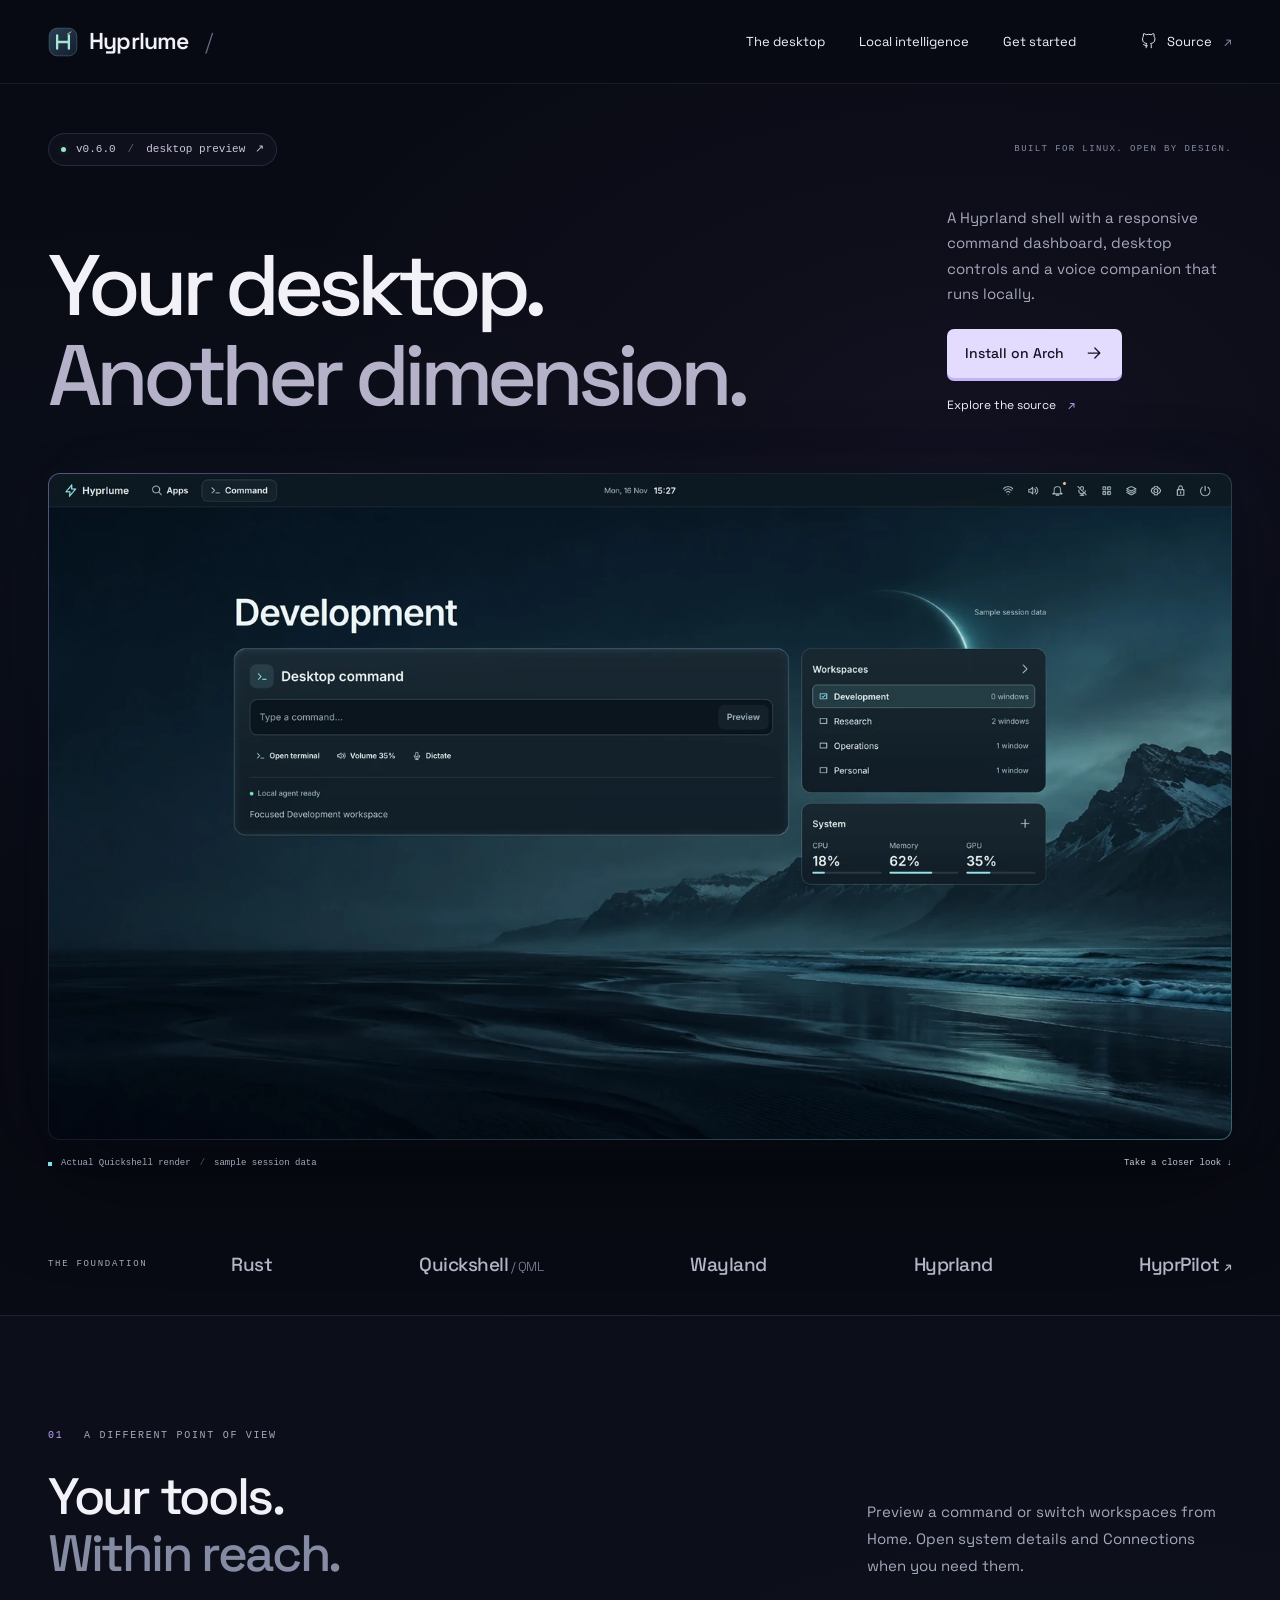
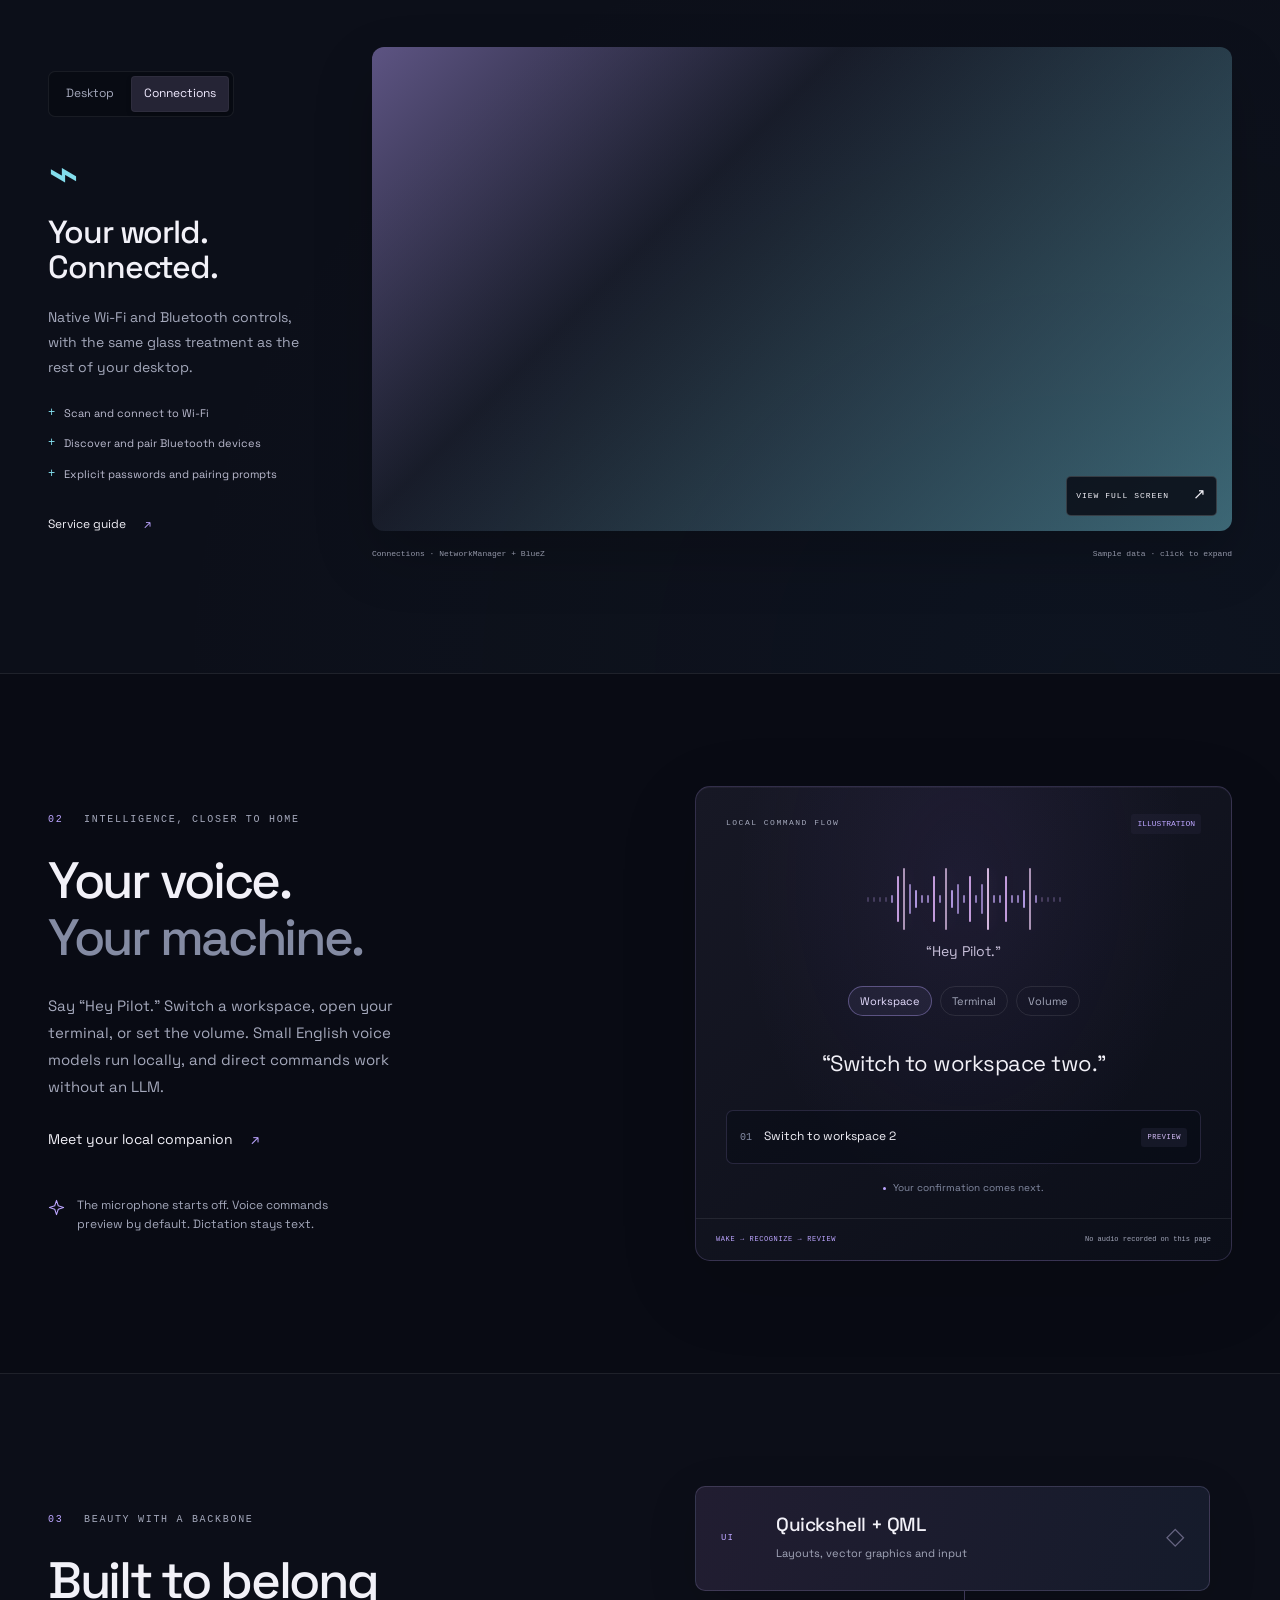
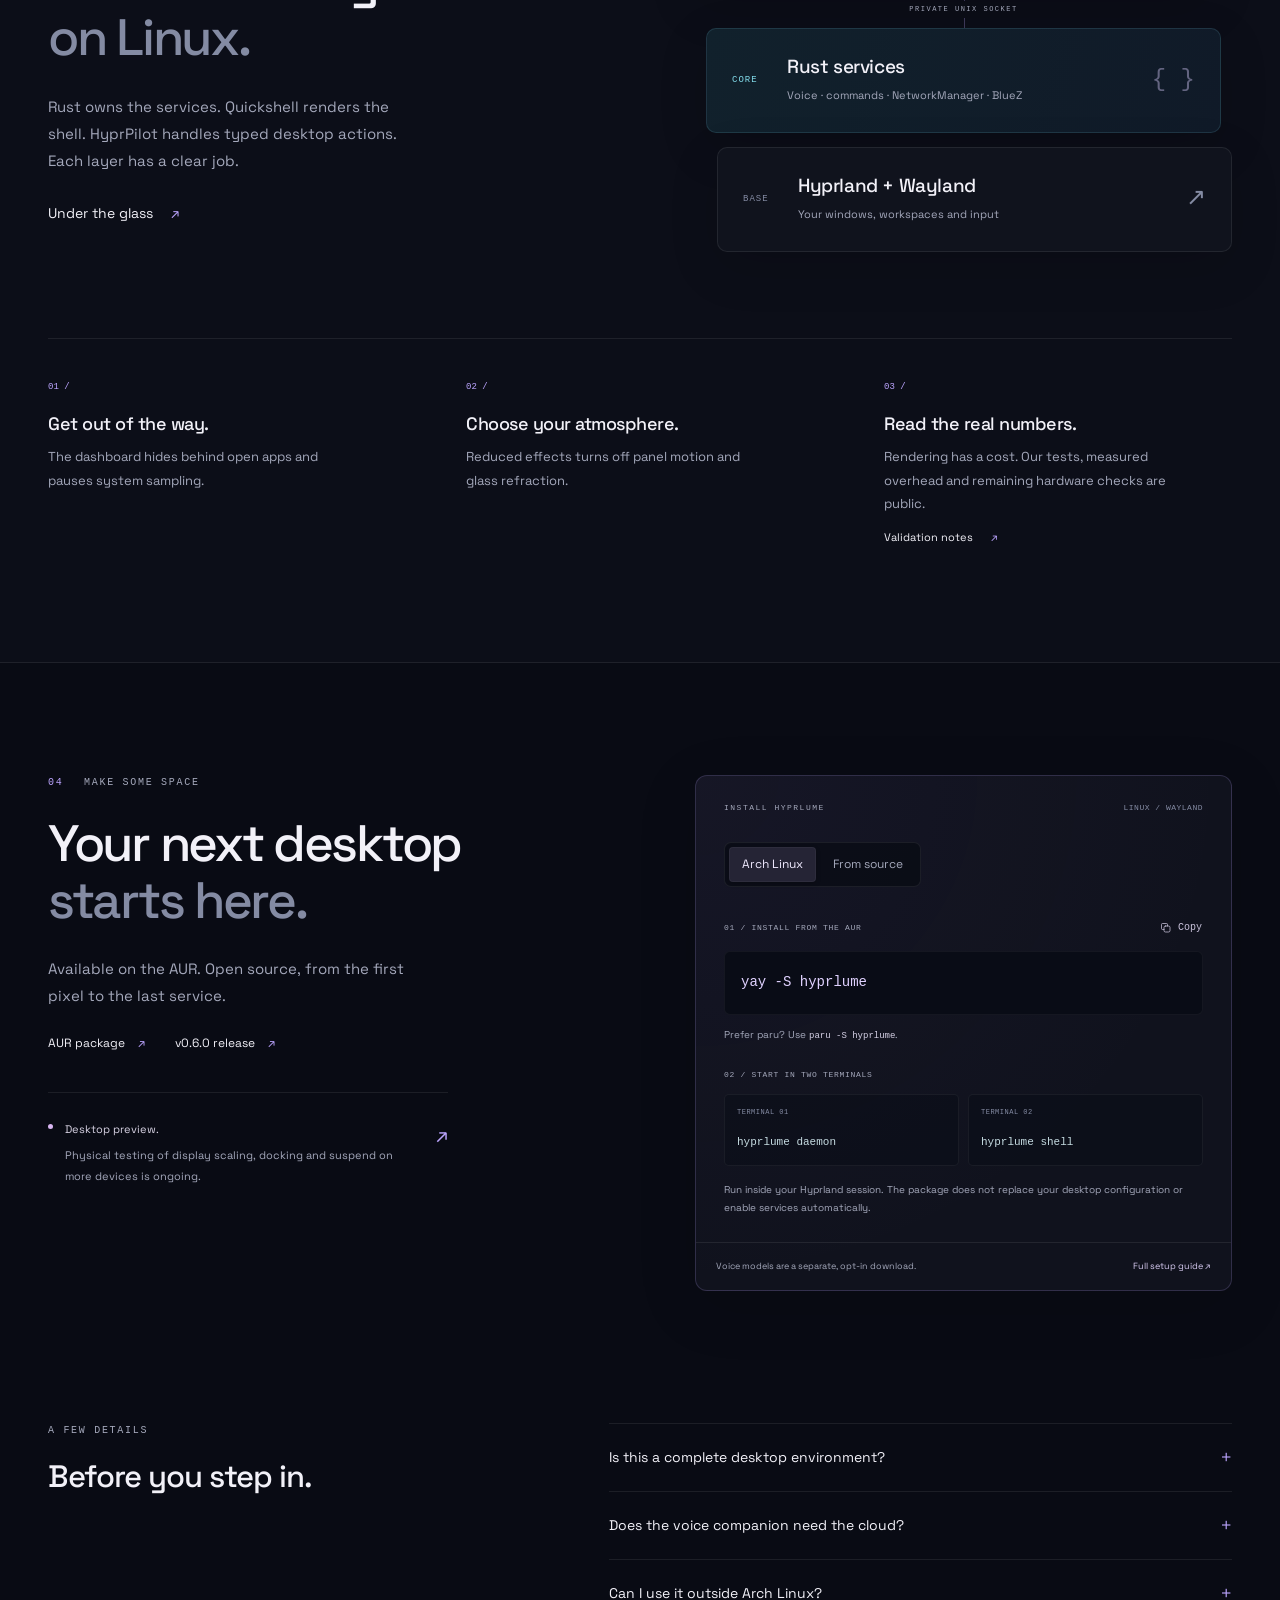
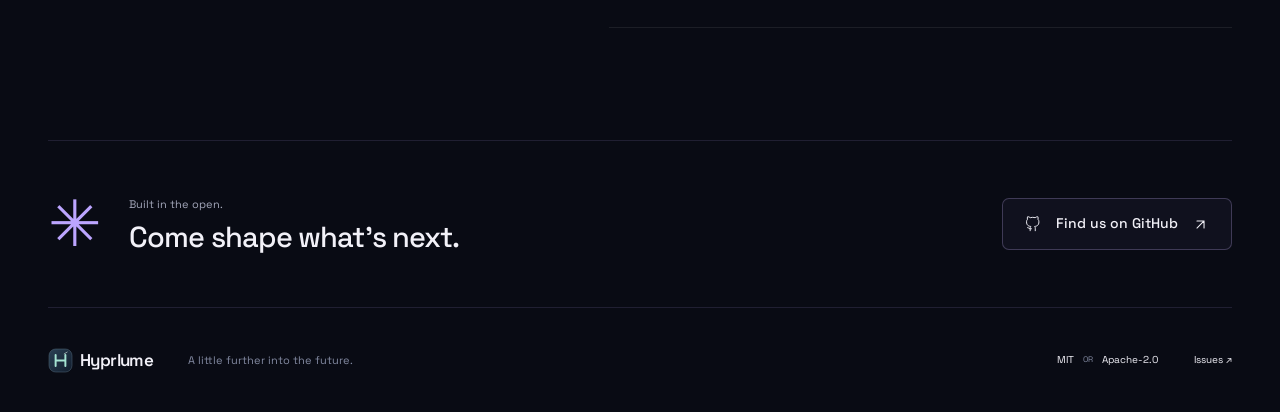
==== commit 1c111526: "Release Hyprlume 0.6.0 desktop redesign" ====
--- a/site/index.html
+++ b/site/index.html
@@ -6,7 +6,7 @@
     <meta name="theme-color" content="#090b14" />
     <meta
       name="description"
-      content="Hyprlume is a liquid-glass desktop shell for Hyprland, with real 3D, native Wi-Fi and Bluetooth controls, and a local English voice companion. Built with Rust and Quickshell."
+      content="Hyprlume is a Hyprland shell with a responsive command dashboard, native desktop controls and a local English voice companion. Built with Rust and Quickshell."
     />
     <meta
       http-equiv="Content-Security-Policy"
@@ -19,7 +19,7 @@
     />
     <meta
       property="og:description"
-      content="Liquid glass. Local intelligence. A cinematic Linux shell built with Rust, Quickshell and Hyprland."
+      content="Plan desktop commands, manage workspaces and check system activity in a native Hyprland shell."
     />
     <meta
       property="og:url"
@@ -119,8 +119,8 @@
         <div class="hero-topline">
           <a
             class="release-pill"
-            href="https://github.com/sumerchoudhary78/hyprlume/releases/tag/v0.4.1"
-            ><span class="status-light"></span>v0.4.1
+            href="https://github.com/sumerchoudhary78/hyprlume/releases/tag/v0.6.0"
+            ><span class="status-light"></span>v0.6.0
             <span class="pill-divider">/</span> desktop preview
             <span aria-hidden="true">↗</span></a
           ><span class="eyebrow hero-coordinate"
@@ -133,8 +133,8 @@
           </h1>
           <div class="hero-intro">
             <p>
-              A cinematic shell for Hyprland. Liquid-glass panels, real 3D, and
-              a voice companion that runs locally.
+              A Hyprland shell with a responsive command dashboard, desktop
+              controls and a voice companion that runs locally.
             </p>
             <a class="button button-primary" href="#install"
               >Install on Arch<svg class="icon" aria-hidden="true">
@@ -158,7 +158,7 @@
               width="1600"
               height="900"
               fetchpriority="high"
-              alt="Hyprlume's observatory desktop, with floating glass panels, a holographic action deck and liquid system gauges"
+              alt="Hyprlume's command dashboard, workspace list and system readings over a dark coastal wallpaper"
             />
           </div>
           <figcaption>
@@ -199,8 +199,8 @@
               </h2>
             </div>
             <p class="section-intro">
-              The observatory is the backdrop. The panels are real: workspaces,
-              system metrics, commands and connections, all within reach.
+              Preview a command or switch workspaces from Home. Open system
+              details and Connections when you need them.
             </p>
           </div>
           <div class="desktop-explorer">
@@ -237,13 +237,13 @@
                 hidden
               >
                 <span class="feature-symbol" aria-hidden="true">◇</span>
-                <h3>Glass with <br />some substance.</h3>
+                <h3>Command dashboard</h3>
                 <p>
-                  Curved reflections. Refracted edges. Liquid gauges that follow
-                  CPU, memory and GPU readings.
+                  Enter a desktop command, review the proposed action, and
+                  check CPU, memory and GPU readings.
                 </p>
                 <ul class="detail-list">
-                  <li>Real Qt Quick 3D globe and city</li>
+                  <li>Sharp vector icons on scaled displays</li>
                   <li>Live workspaces and system data</li>
                   <li>Compact and reduced-effects layouts</li>
                 </ul>
@@ -416,7 +416,7 @@
               <span class="stack-index">UI</span>
               <div>
                 <h3>Quickshell + QML</h3>
-                <p>Glass, layouts, input and real 3D</p>
+                <p>Layouts, vector graphics and input</p>
               </div>
               <span class="layer-mark" aria-hidden="true">◇</span>
             </div>
@@ -444,16 +444,14 @@
             <span class="note-number">01 /</span>
             <h3>Get out of the way.</h3>
             <p>
-              The dashboard unmaps behind apps. System sampling and liquid
-              motion pause while it is hidden.
+              The dashboard hides behind open apps and pauses system sampling.
             </p>
           </article>
           <article>
             <span class="note-number">02 /</span>
             <h3>Choose your atmosphere.</h3>
             <p>
-              A reduced-effects mode skips 3D, refraction and blur. Keep the
-              same controls with a quieter desktop.
+              Reduced effects turns off panel motion and glass refraction.
             </p>
           </article>
           <article>
@@ -495,17 +493,15 @@
               >AUR package <span aria-hidden="true">↗</span></a
             ><a
               class="text-link"
-              href="https://github.com/sumerchoudhary78/hyprlume/releases/tag/v0.4.1"
-              >v0.4.1 release <span aria-hidden="true">↗</span></a
+              href="https://github.com/sumerchoudhary78/hyprlume/releases/tag/v0.6.0"
+              >v0.6.0 release <span aria-hidden="true">↗</span></a
             >
           </div>
           <div class="preview-notice">
             <span class="status-light"></span>
             <p>
-              <strong>A preview, with room to grow.</strong> Notifications,
-              audio/media, power and other desktop services are next. New
-              hidden/enterprise Wi-Fi profile editing and physical
-              connection/pairing qualification remain open.
+              <strong>Desktop preview.</strong> Physical testing of display
+              scaling, docking and suspend on more devices is ongoing.
             </p>
             <a
               href="https://github.com/sumerchoudhary78/hyprlume/blob/main/docs/roadmap.md"
@@ -636,10 +632,9 @@
               >
             </summary>
             <p>
-              Not yet. The shell, command/voice path and Wi-Fi/Bluetooth panel
-              are implemented. Notifications, media, power, tray, clipboard and
-              screen-lock integration are on the roadmap. It is a preview you
-              can use and help develop.
+              Hyprlume runs on Hyprland and provides a status bar, dashboard,
+              launcher and desktop services. Start it in an existing Hyprland
+              session or choose the optional Hyprlume session at login.
             </p>
           </details>
           <details>
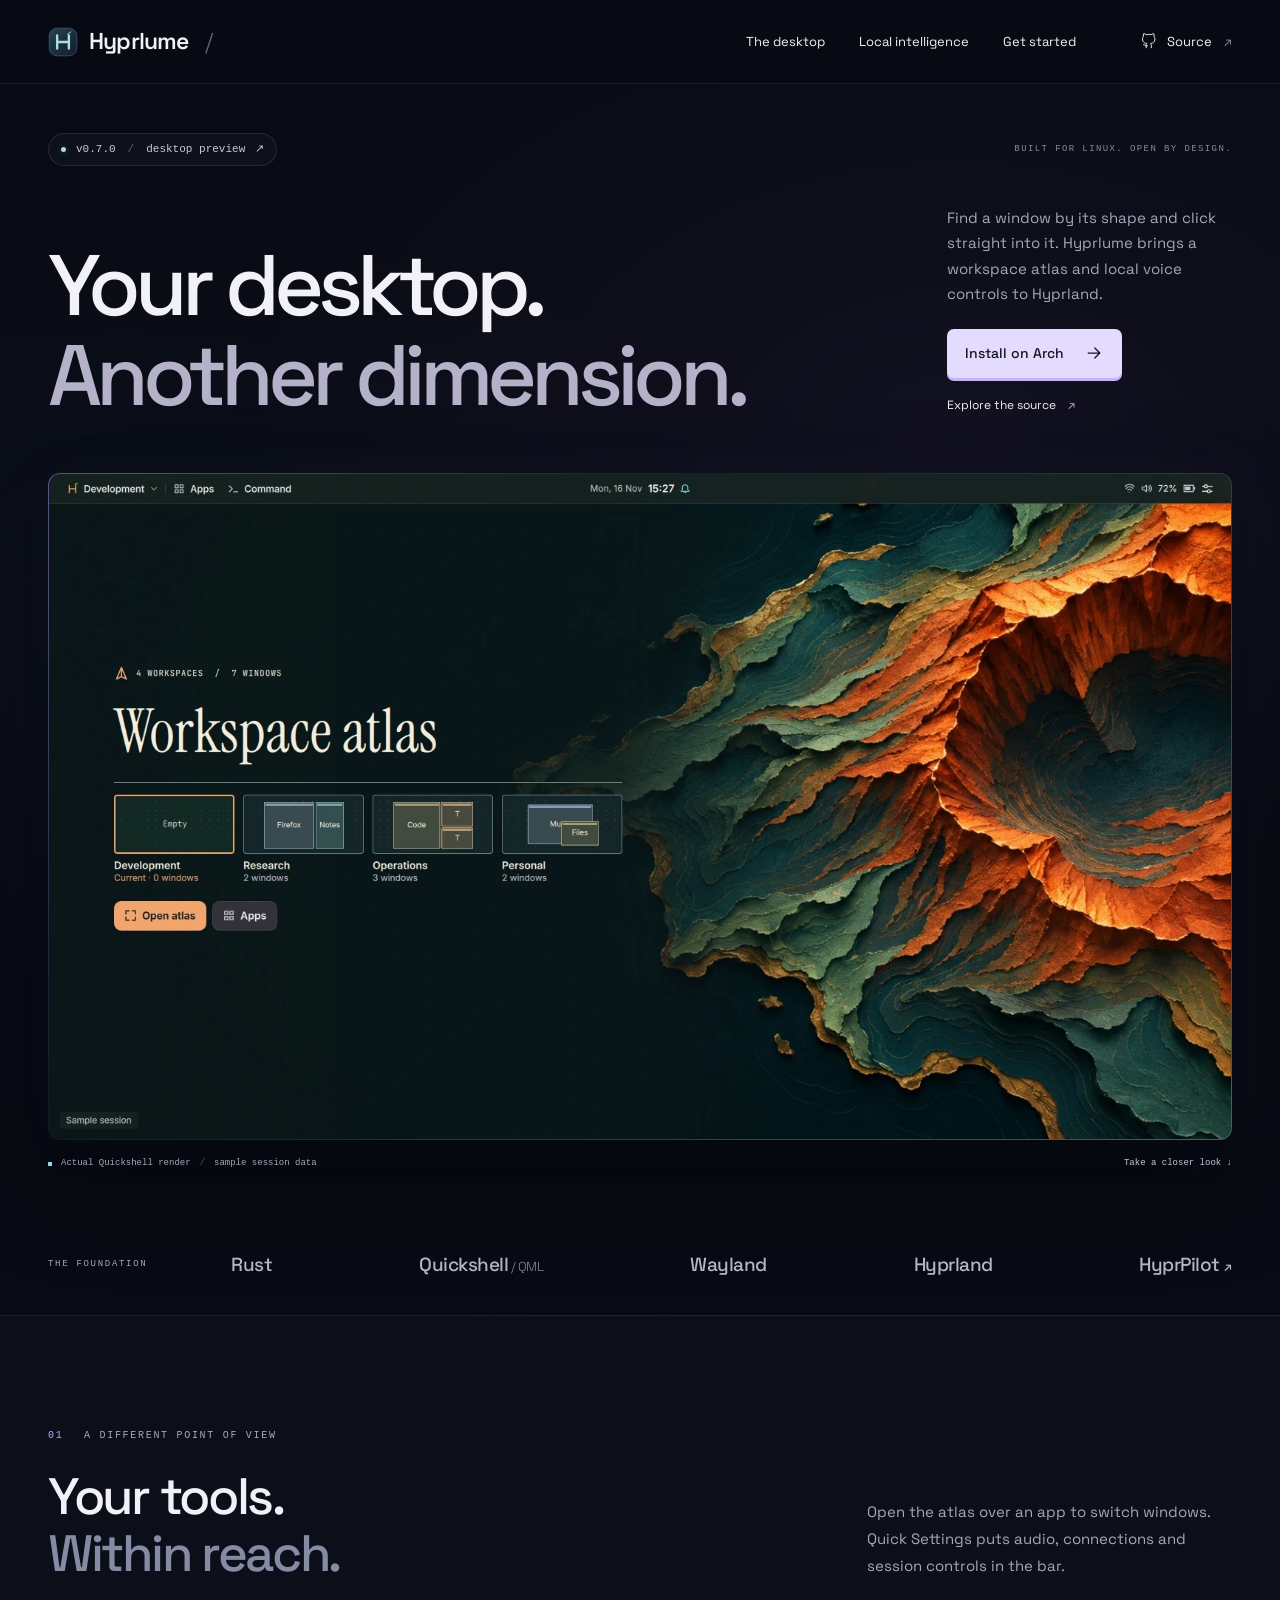
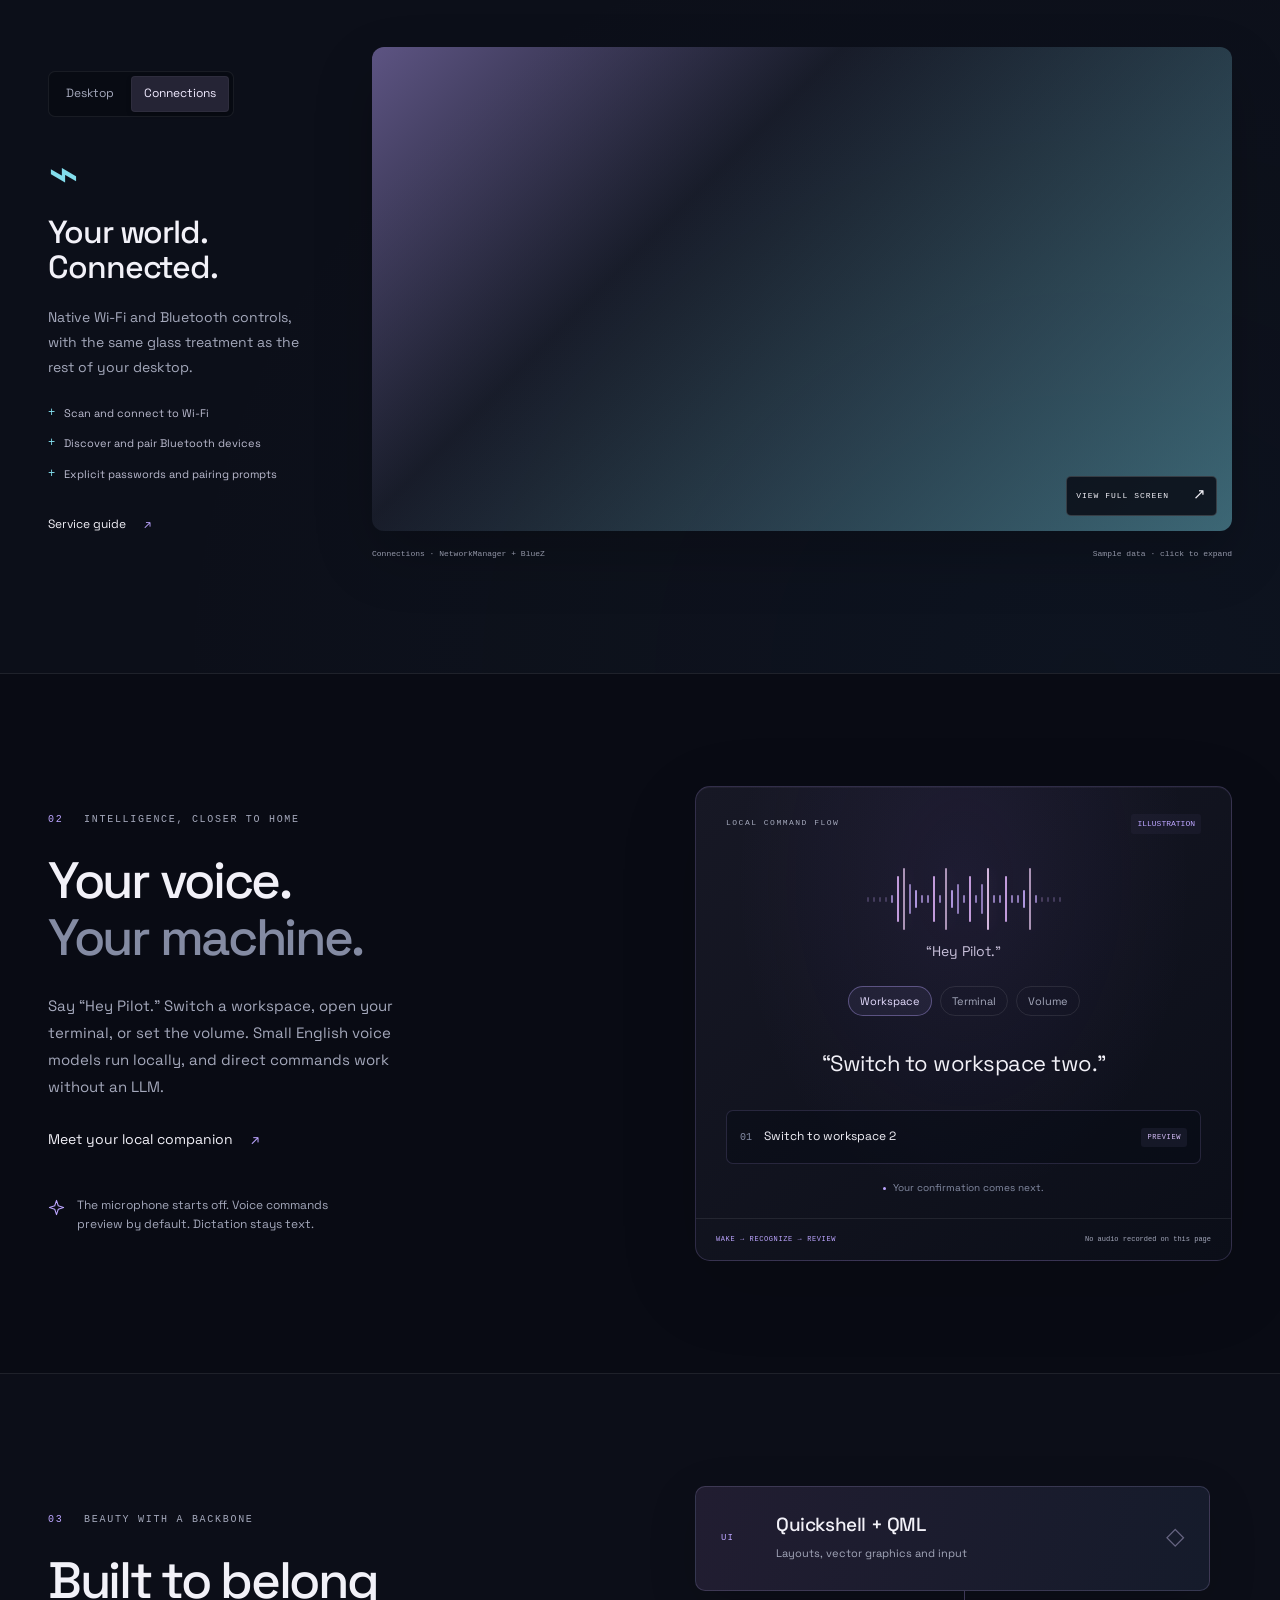
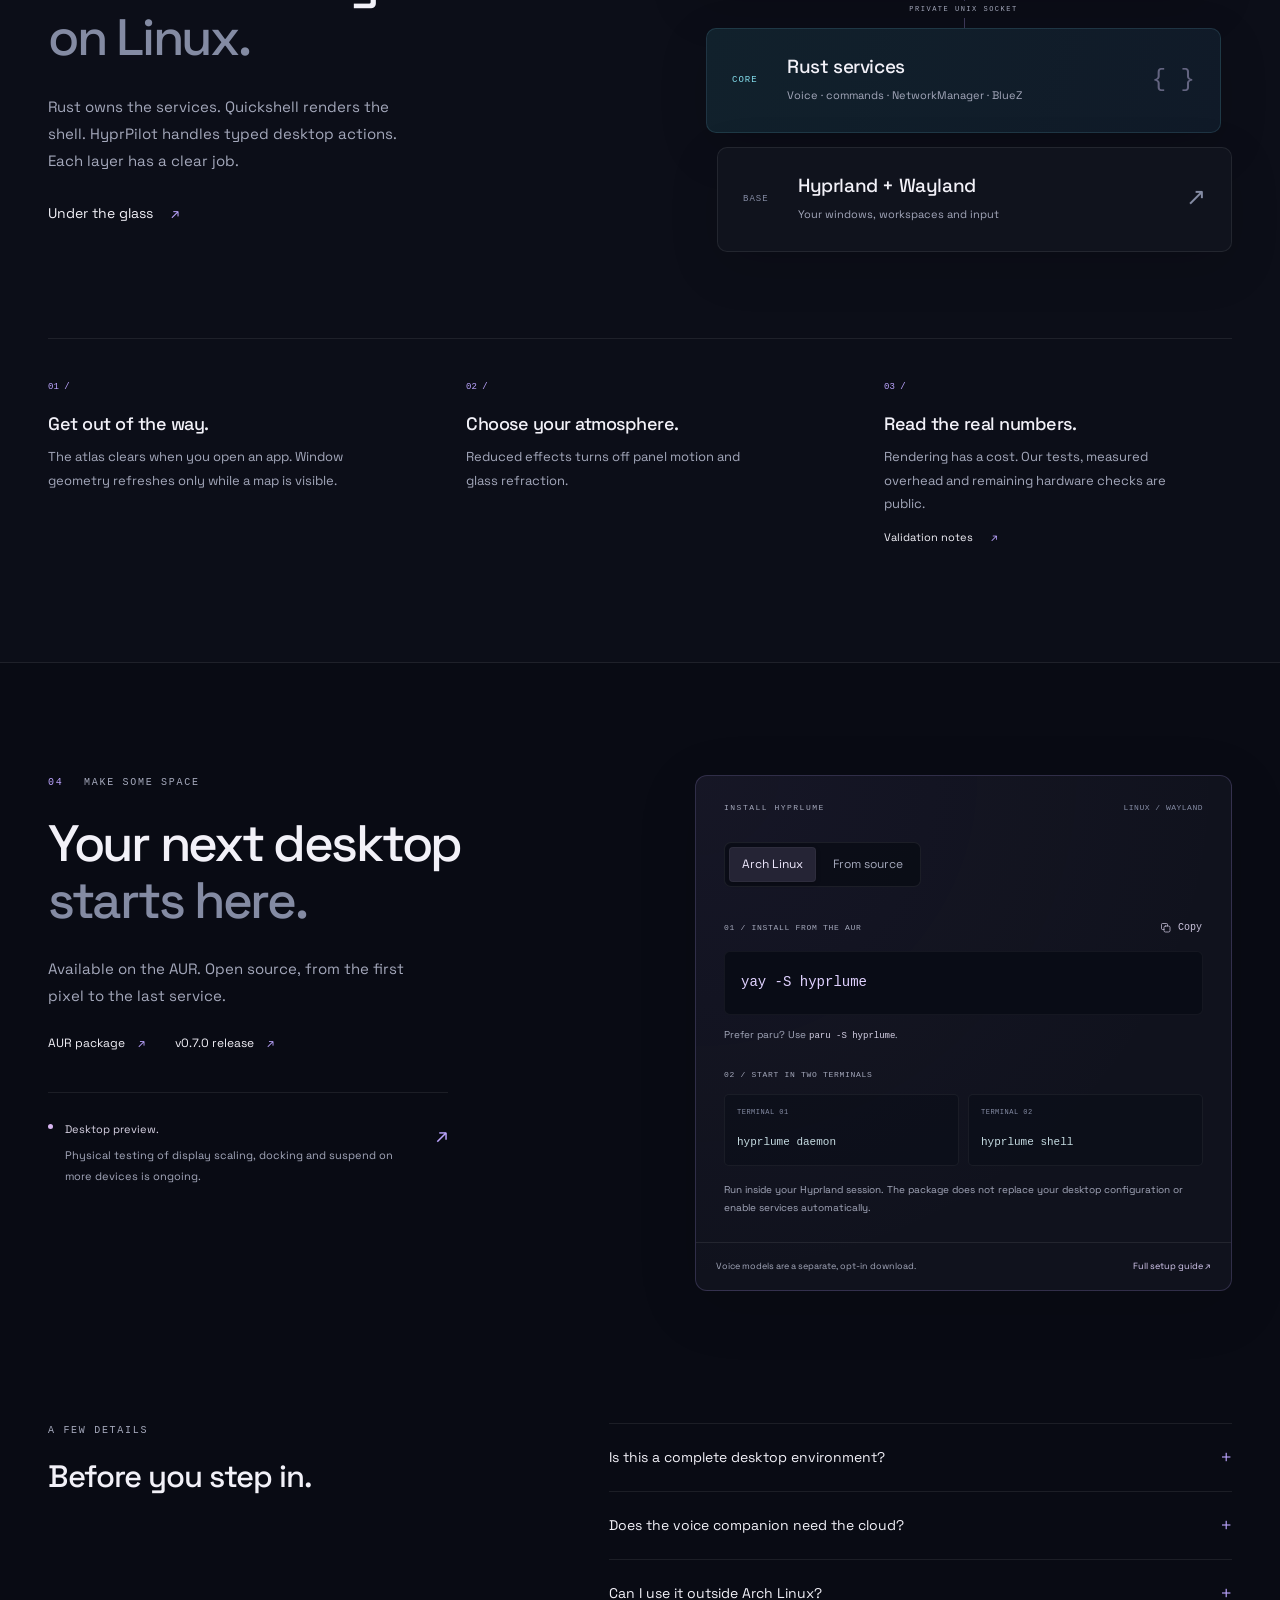
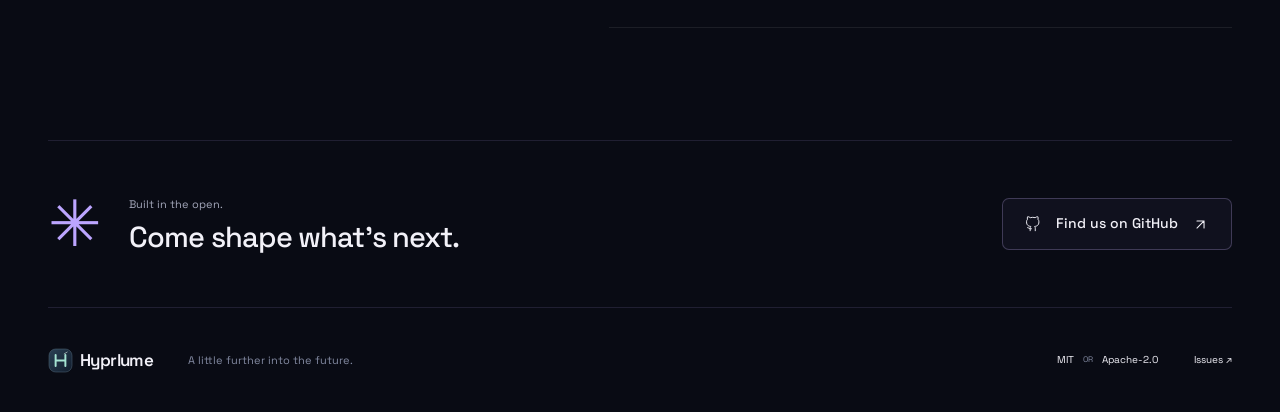
==== commit a5c18ec7: "Prepare Hyprlume 0.7.0 workspace atlas release" ====
--- a/site/index.html
+++ b/site/index.html
@@ -6,7 +6,7 @@
     <meta name="theme-color" content="#090b14" />
     <meta
       name="description"
-      content="Hyprlume is a Hyprland shell with a responsive command dashboard, native desktop controls and a local English voice companion. Built with Rust and Quickshell."
+      content="Hyprlume is a Hyprland shell with a live workspace atlas, native desktop controls and a local English voice companion. Built with Rust and Quickshell."
     />
     <meta
       http-equiv="Content-Security-Policy"
@@ -19,7 +19,7 @@
     />
     <meta
       property="og:description"
-      content="Plan desktop commands, manage workspaces and check system activity in a native Hyprland shell."
+      content="Find a window by its shape, switch workspaces and preview local voice commands in a native Hyprland shell."
     />
     <meta
       property="og:url"
@@ -31,7 +31,7 @@
     />
     <meta
       property="og:image:alt"
-      content="Hyprlume's glass desktop rendered by Quickshell, with labelled sample session data"
+      content="Hyprlume's workspace atlas over a copper relief landscape, rendered by Quickshell with sample session data"
     />
     <meta name="twitter:card" content="summary_large_image" />
     <link rel="canonical" href="https://sumerchoudhary78.github.io/hyprlume/" />
@@ -119,8 +119,8 @@
         <div class="hero-topline">
           <a
             class="release-pill"
-            href="https://github.com/sumerchoudhary78/hyprlume/releases/tag/v0.6.0"
-            ><span class="status-light"></span>v0.6.0
+            href="https://github.com/sumerchoudhary78/hyprlume/releases/tag/v0.7.0"
+            ><span class="status-light"></span>v0.7.0
             <span class="pill-divider">/</span> desktop preview
             <span aria-hidden="true">↗</span></a
           ><span class="eyebrow hero-coordinate"
@@ -133,8 +133,8 @@
           </h1>
           <div class="hero-intro">
             <p>
-              A Hyprland shell with a responsive command dashboard, desktop
-              controls and a voice companion that runs locally.
+              Find a window by its shape and click straight into it. Hyprlume
+              brings a workspace atlas and local voice controls to Hyprland.
             </p>
             <a class="button button-primary" href="#install"
               >Install on Arch<svg class="icon" aria-hidden="true">
@@ -158,7 +158,7 @@
               width="1600"
               height="900"
               fetchpriority="high"
-              alt="Hyprlume's command dashboard, workspace list and system readings over a dark coastal wallpaper"
+              alt="Four workspace maps show a browser beside notes, three tiled windows and overlapping apps over a copper relief landscape"
             />
           </div>
           <figcaption>
@@ -199,8 +199,8 @@
               </h2>
             </div>
             <p class="section-intro">
-              Preview a command or switch workspaces from Home. Open system
-              details and Connections when you need them.
+              Open the atlas over an app to switch windows. Quick Settings
+              puts audio, connections and session controls in the bar.
             </p>
           </div>
           <div class="desktop-explorer">
@@ -237,15 +237,15 @@
                 hidden
               >
                 <span class="feature-symbol" aria-hidden="true">◇</span>
-                <h3>Command dashboard</h3>
+                <h3>Workspace atlas</h3>
                 <p>
-                  Enter a desktop command, review the proposed action, and
-                  check CPU, memory and GPU readings.
+                  Click the terminal on the right of a split to focus that
+                  terminal. Resize the split and the map follows.
                 </p>
                 <ul class="detail-list">
-                  <li>Sharp vector icons on scaled displays</li>
-                  <li>Live workspaces and system data</li>
-                  <li>Compact and reduced-effects layouts</li>
+                  <li>Live tiled and floating window layouts</li>
+                  <li>Keyboard navigation and a window list by title</li>
+                  <li>Compact, high-contrast and reduced-effects layouts</li>
                 </ul>
               </div>
               <div
@@ -444,7 +444,8 @@
             <span class="note-number">01 /</span>
             <h3>Get out of the way.</h3>
             <p>
-              The dashboard hides behind open apps and pauses system sampling.
+              The atlas clears when you open an app. Window geometry refreshes
+              only while a map is visible.
             </p>
           </article>
           <article>
@@ -493,8 +494,8 @@
               >AUR package <span aria-hidden="true">↗</span></a
             ><a
               class="text-link"
-              href="https://github.com/sumerchoudhary78/hyprlume/releases/tag/v0.6.0"
-              >v0.6.0 release <span aria-hidden="true">↗</span></a
+              href="https://github.com/sumerchoudhary78/hyprlume/releases/tag/v0.7.0"
+              >v0.7.0 release <span aria-hidden="true">↗</span></a
             >
           </div>
           <div class="preview-notice">
@@ -632,7 +633,7 @@
               >
             </summary>
             <p>
-              Hyprlume runs on Hyprland and provides a status bar, dashboard,
+              Hyprlume runs on Hyprland and provides a status bar, workspace atlas,
               launcher and desktop services. Start it in an existing Hyprland
               session or choose the optional Hyprlume session at login.
             </p>
